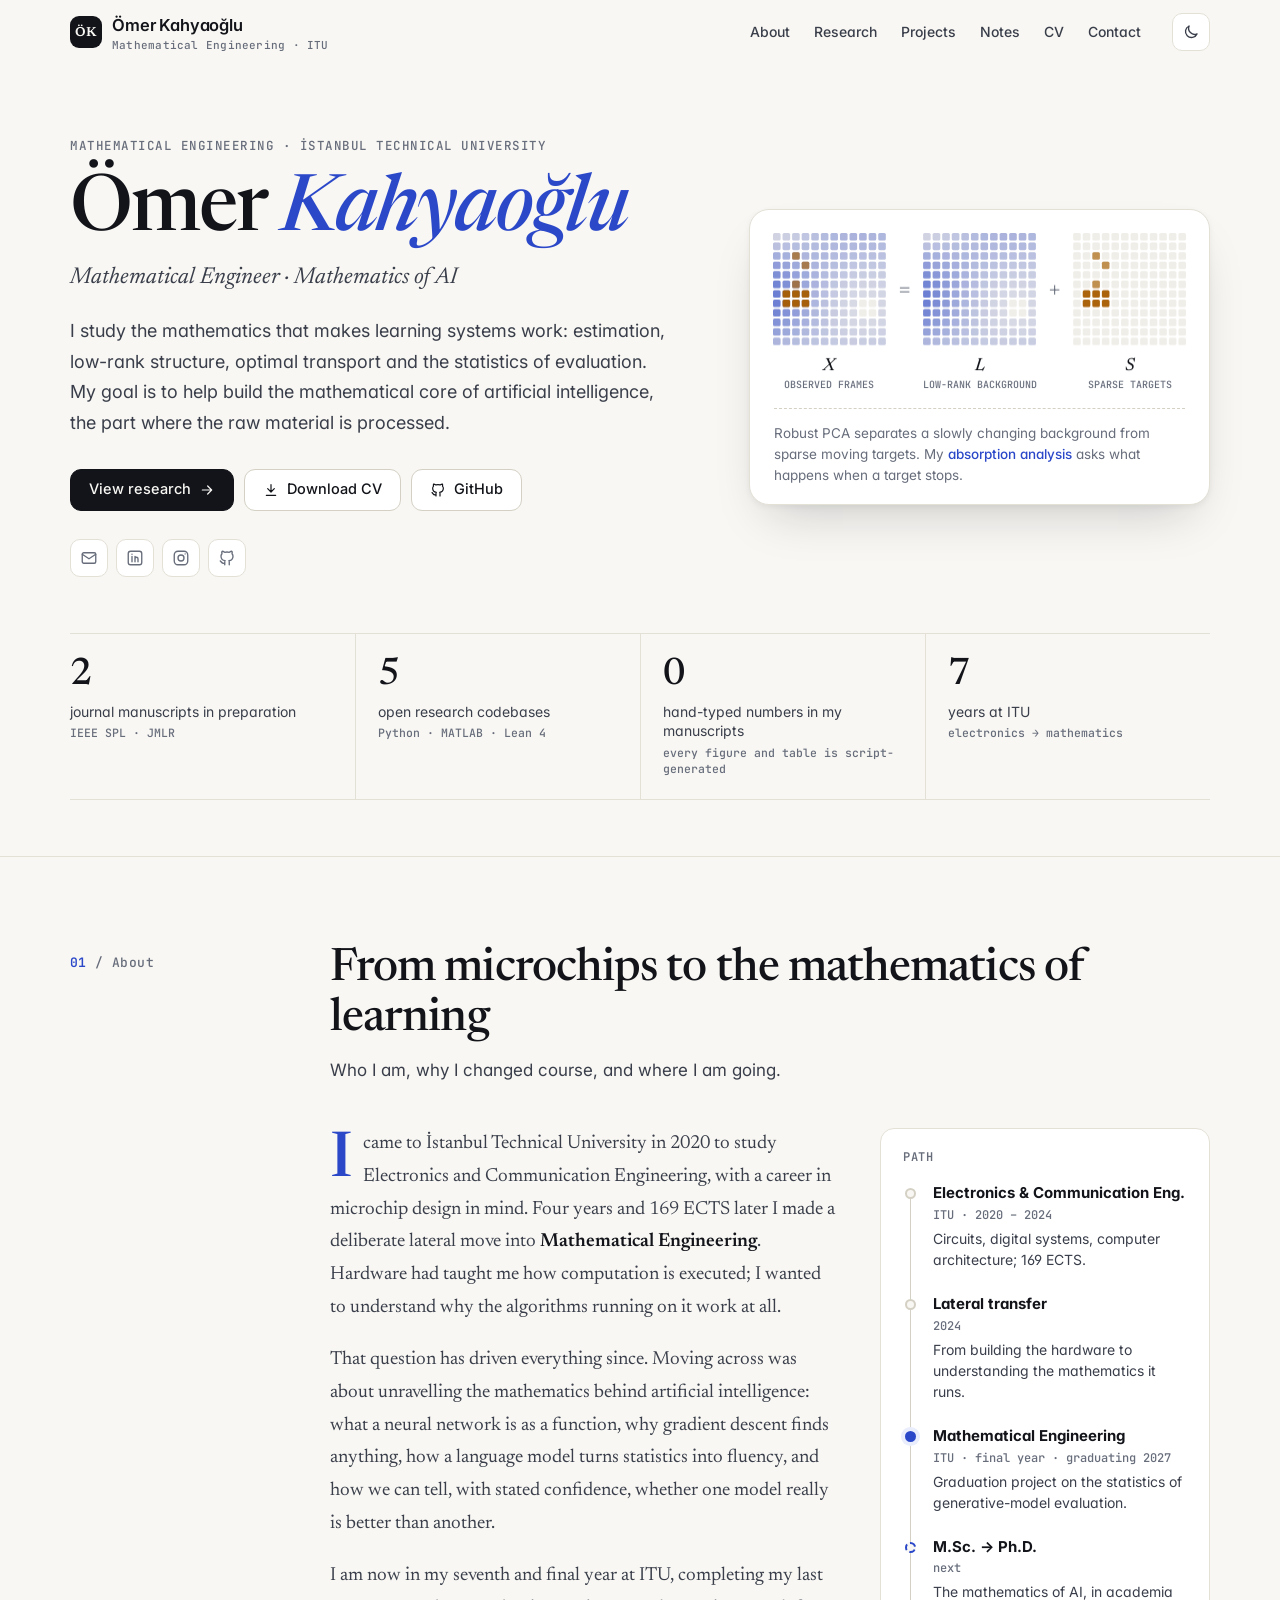
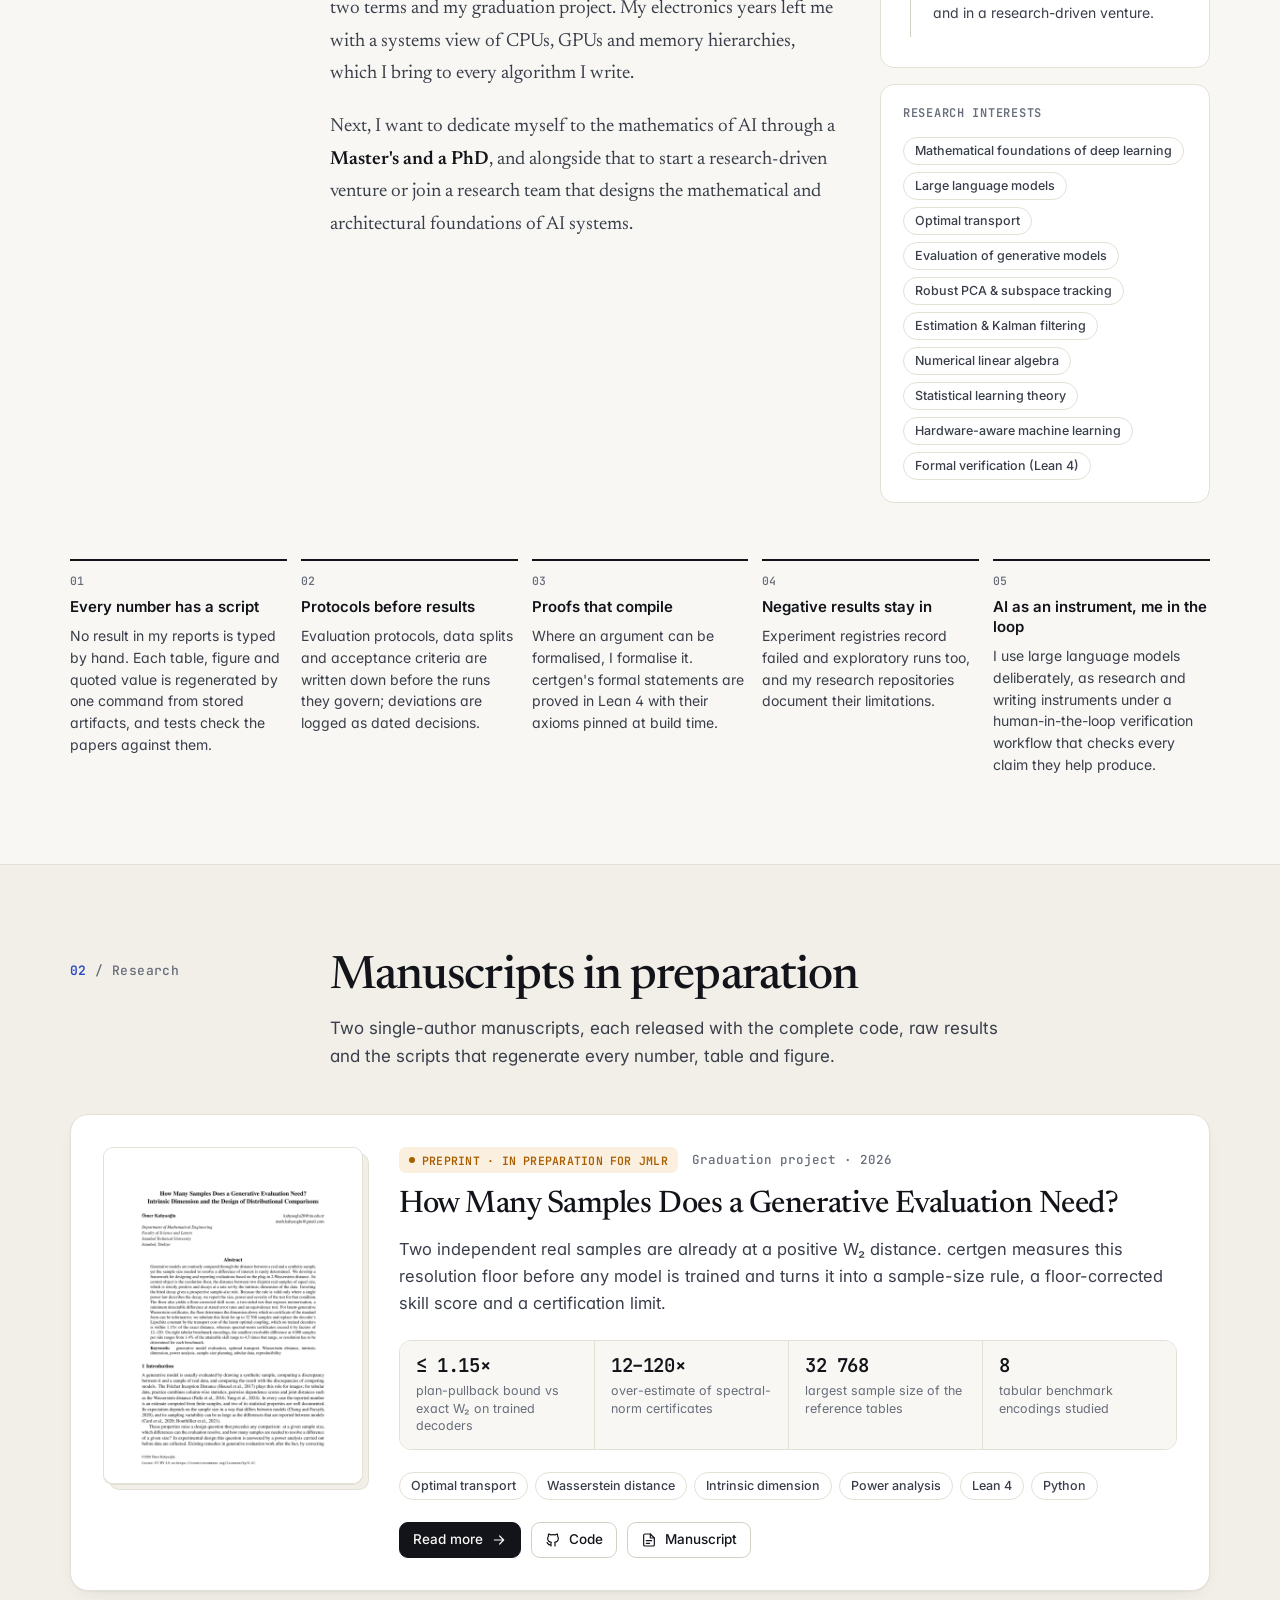
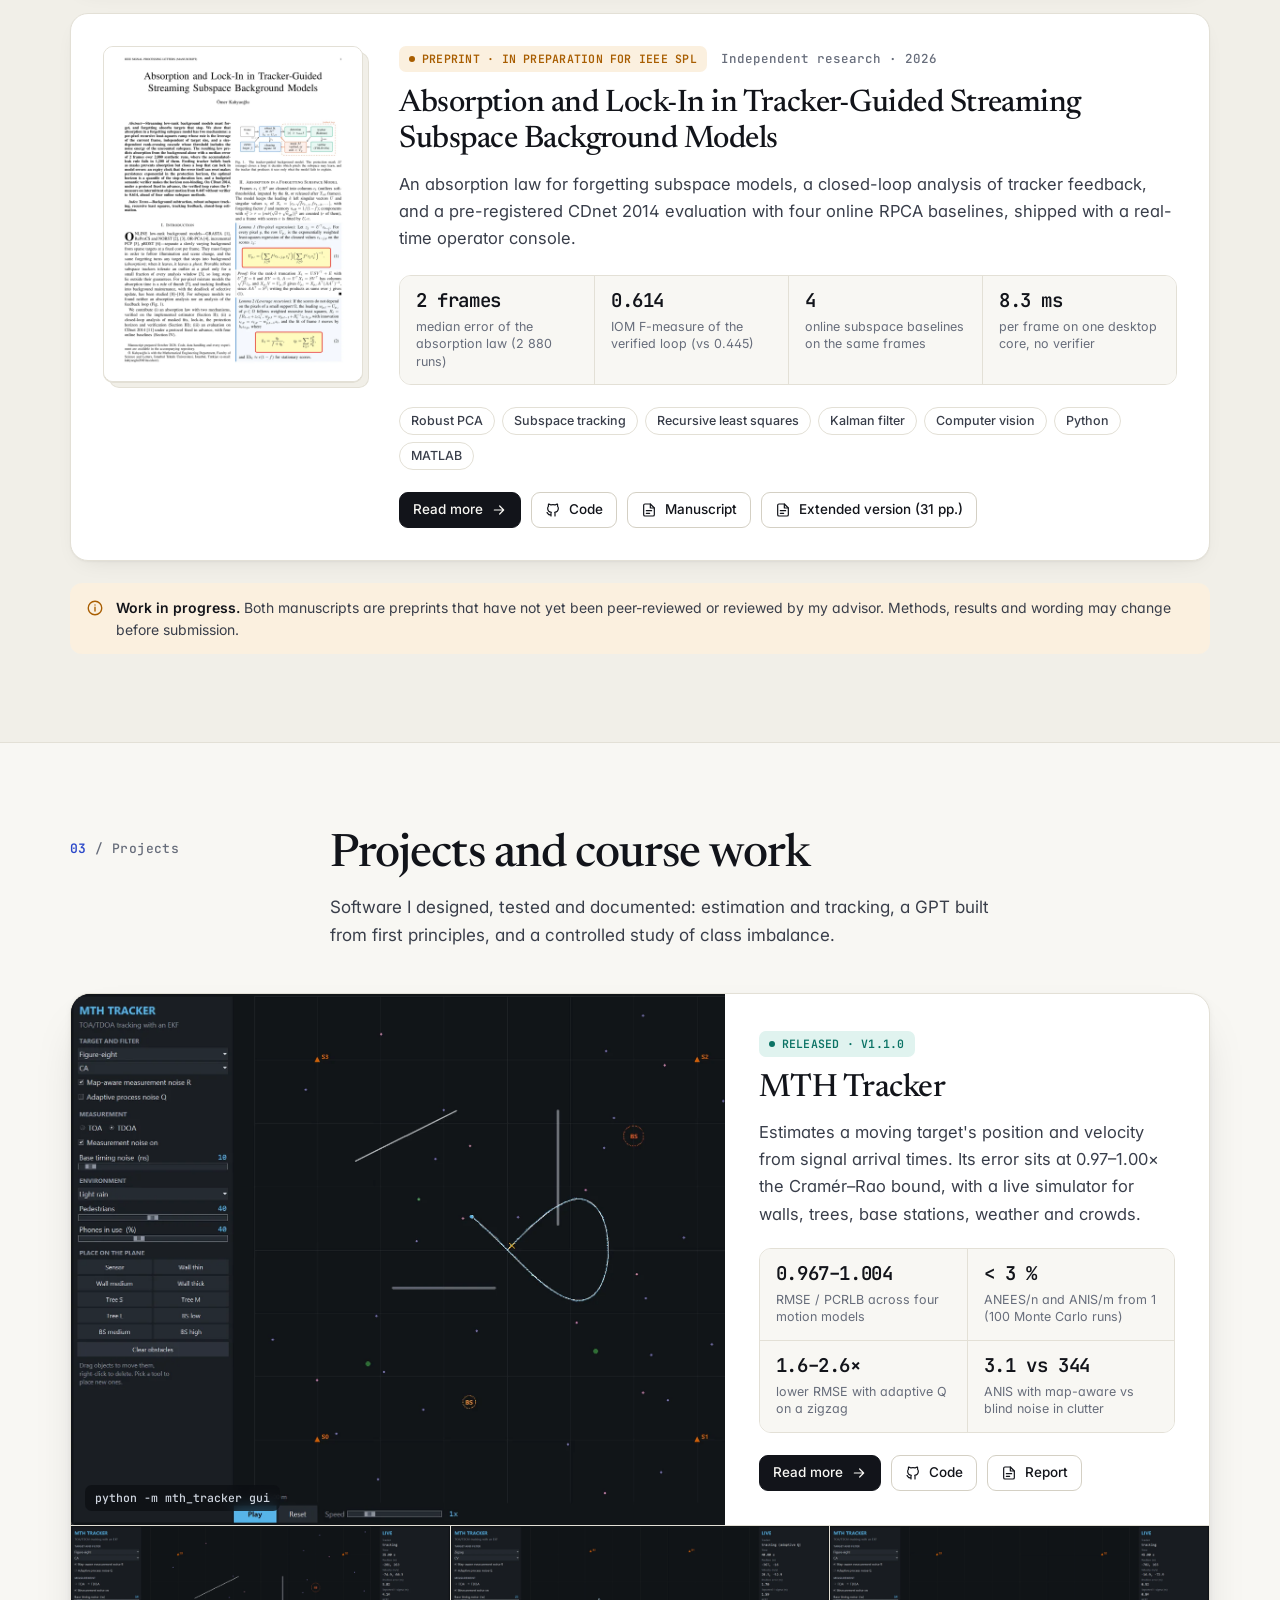
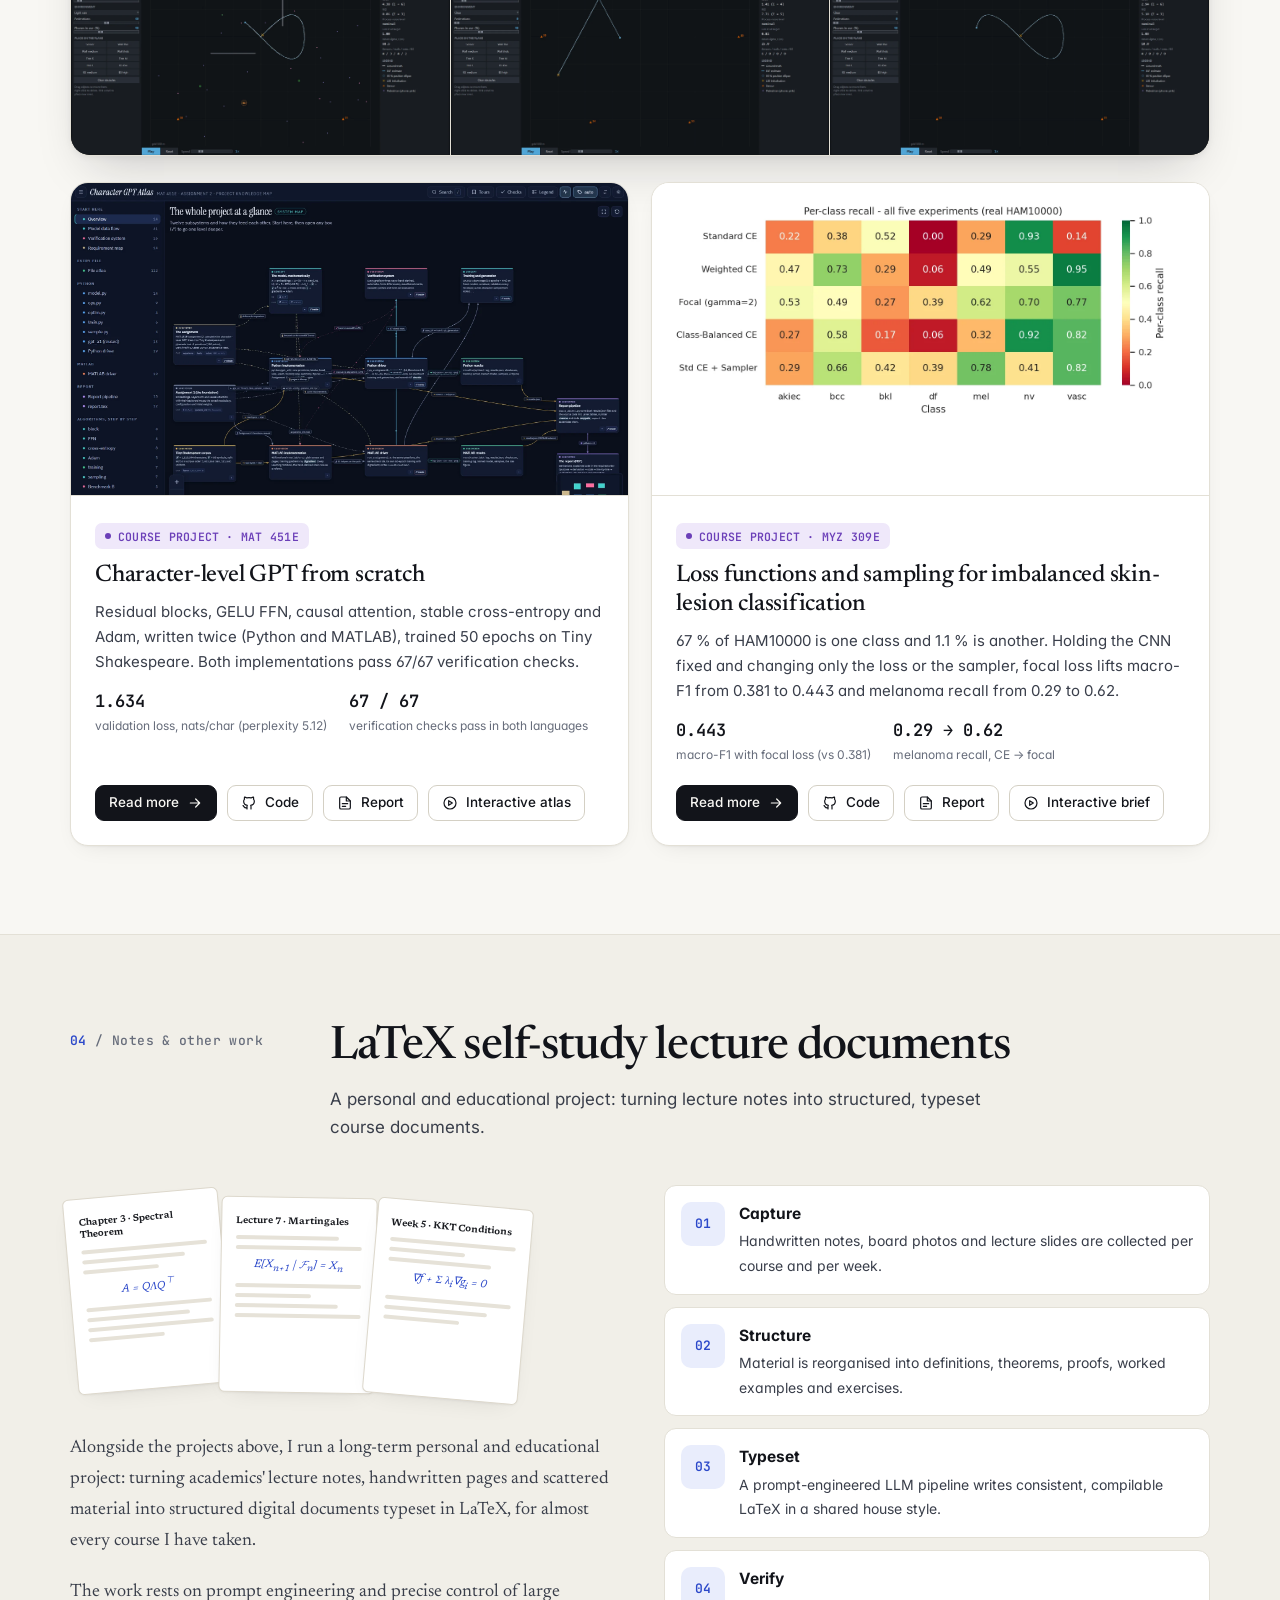
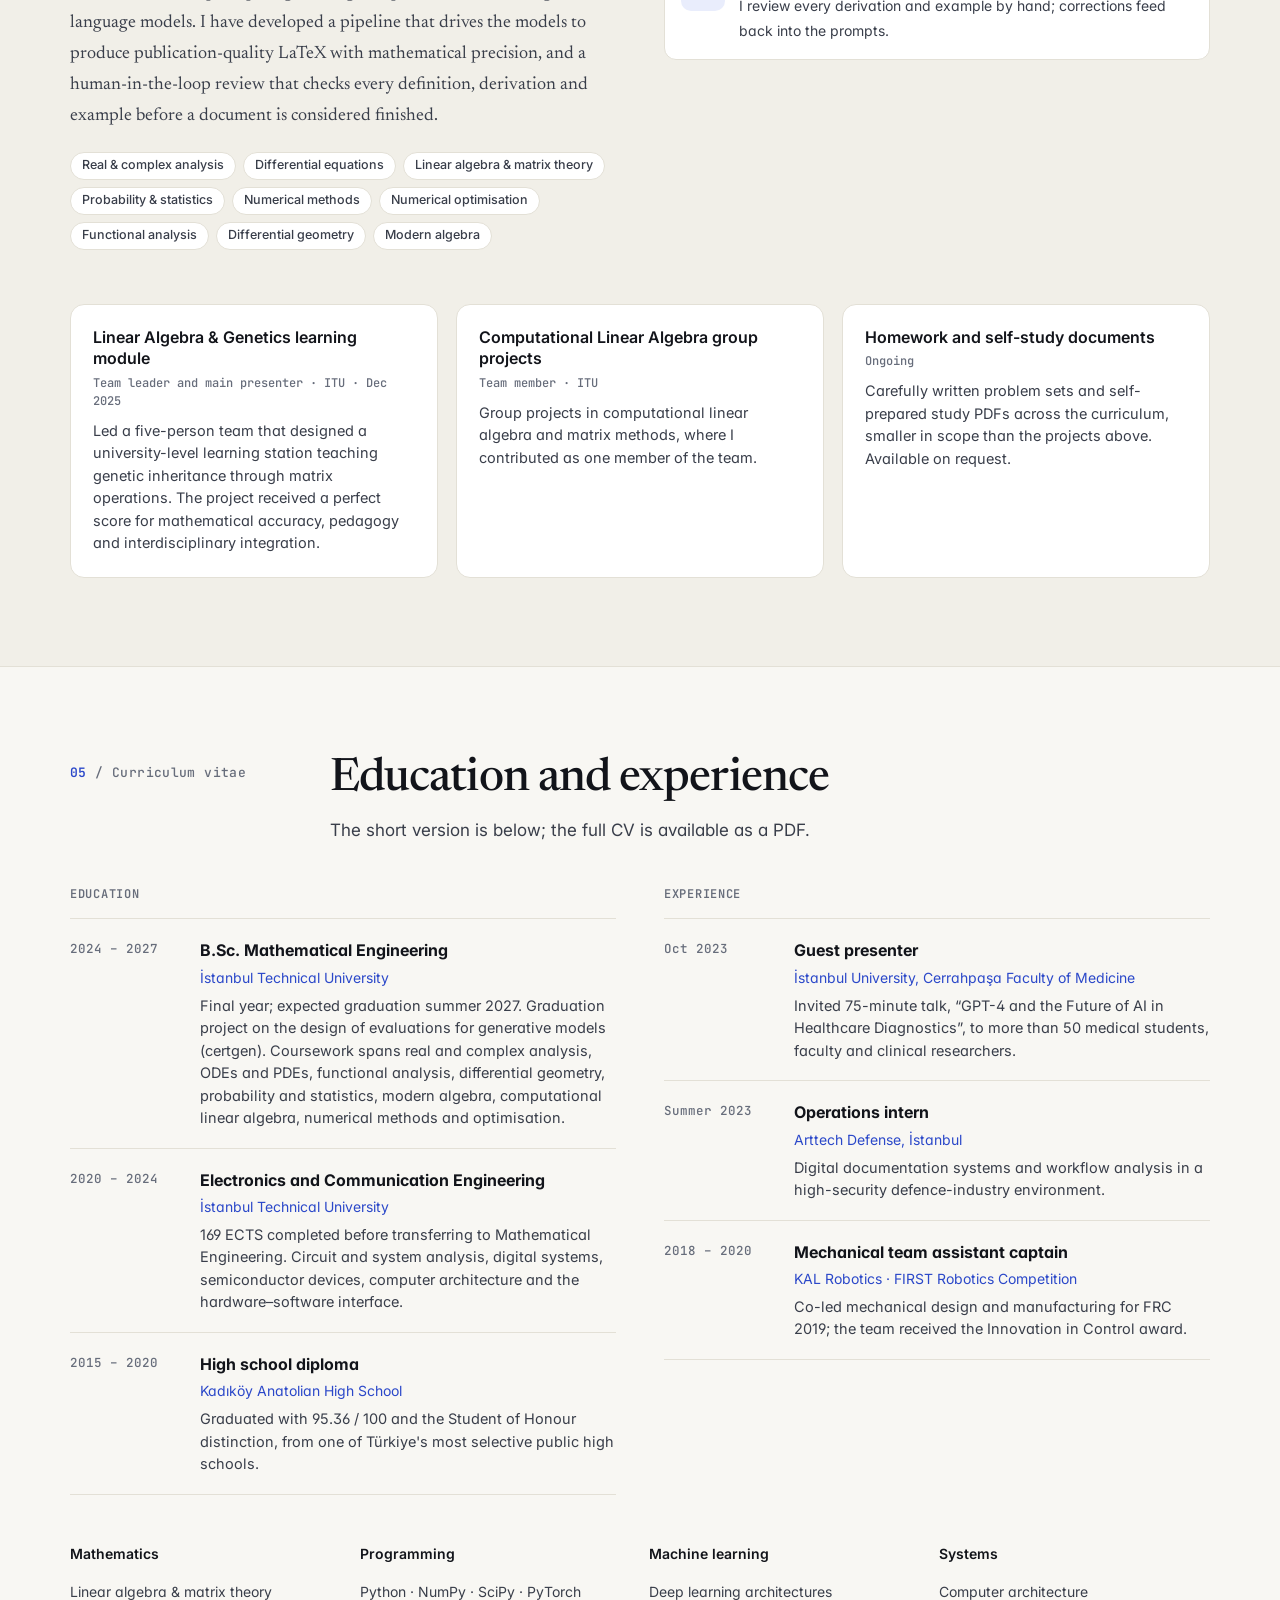
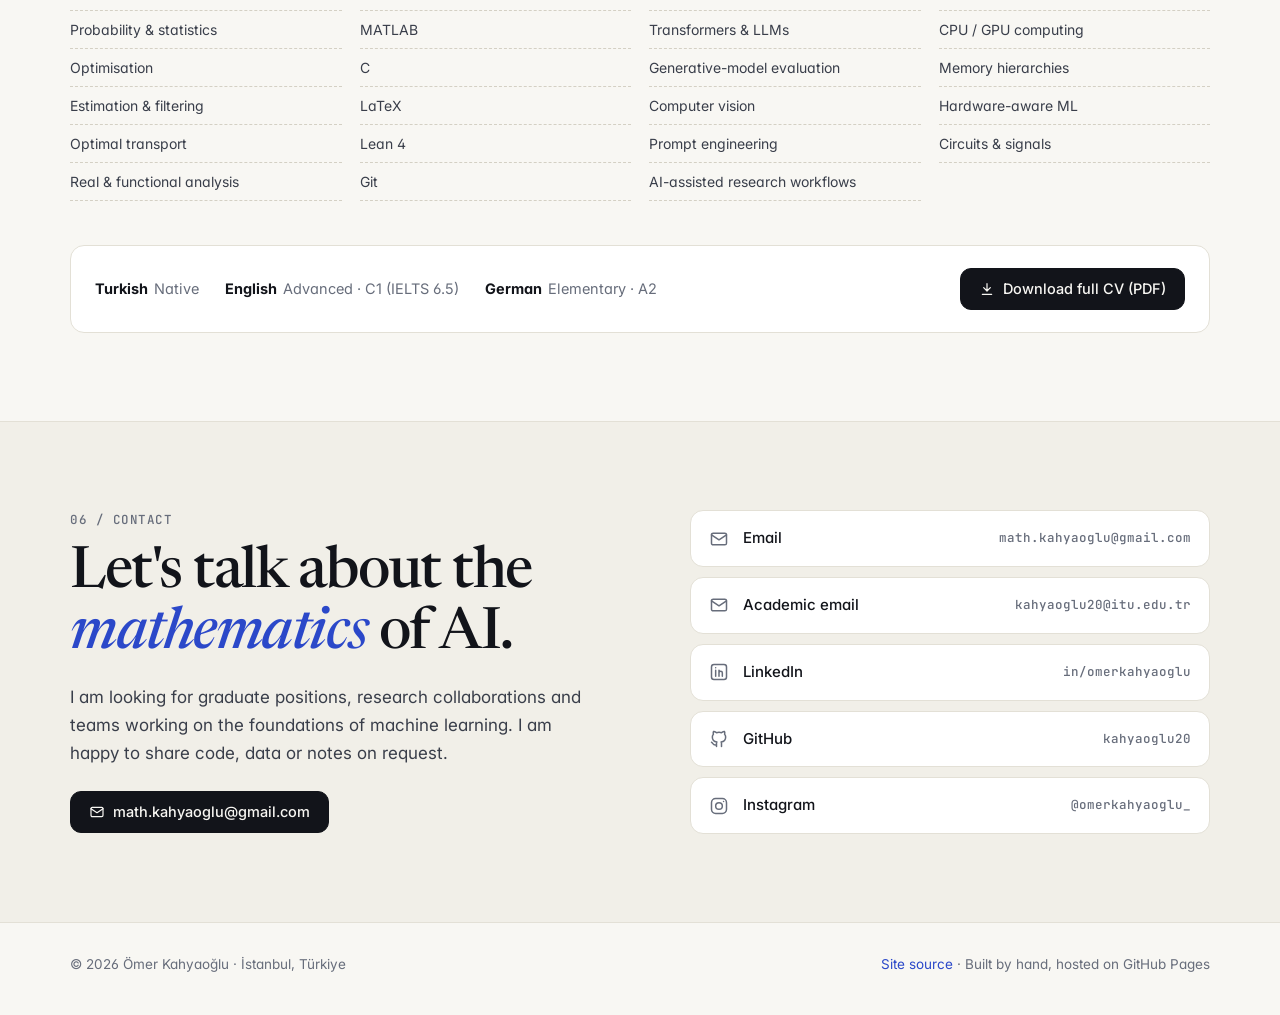
==== index.html @ 3ef3cc8e "Portfolio site: home, five project pages, generator and assets Co-Authored-By: Claude Opus 5.5 <nore" ====
<!doctype html>
<html lang="en" class="no-js">
<head>
<meta charset="utf-8">
<meta name="viewport" content="width=device-width, initial-scale=1">
<title>Ömer Kahyaoğlu — Mathematical Engineering · Mathematics of AI</title>
<meta name="description" content="Portfolio of Ömer Kahyaoğlu, final-year Mathematical Engineering student at İstanbul Technical University working on the mathematics of AI: research preprints, projects, notes and CV.">
<meta name="author" content="Ömer Kahyaoğlu">
<link rel="canonical" href="https://kahyaoglu20.github.io/">
<meta property="og:type" content="website">
<meta property="og:title" content="Ömer Kahyaoğlu — Mathematical Engineering · Mathematics of AI">
<meta property="og:description" content="Portfolio of Ömer Kahyaoğlu, final-year Mathematical Engineering student at İstanbul Technical University working on the mathematics of AI: research preprints, projects, notes and CV.">
<meta property="og:url" content="https://kahyaoglu20.github.io/">
<meta property="og:image" content="https://kahyaoglu20.github.io/assets/img/og.png">
<meta name="twitter:card" content="summary_large_image">
<meta name="theme-color" content="#f8f7f3" media="(prefers-color-scheme: light)">
<meta name="theme-color" content="#0c0e12" media="(prefers-color-scheme: dark)">
<link rel="icon" href="favicon.svg" type="image/svg+xml">
<link rel="preconnect" href="https://fonts.googleapis.com">
<link rel="preconnect" href="https://fonts.gstatic.com" crossorigin>
<link rel="stylesheet" href="https://fonts.googleapis.com/css2?family=Inter:wght@400;500;600&family=JetBrains+Mono:wght@500;600&family=Newsreader:ital,opsz,wght@0,6..72,400;0,6..72,500;0,6..72,600;1,6..72,400;1,6..72,500&display=swap">
<link rel="stylesheet" href="assets/css/site.css">
<script>try{var t=localStorage.getItem("theme");if(t==="light"||t==="dark")document.documentElement.dataset.theme=t}catch(e){}</script>
<script type="application/ld+json">{"@context": "https://schema.org", "@type": "Person", "name": "Ömer Kahyaoğlu", "jobTitle": "Mathematical Engineering student", "url": "https://kahyaoglu20.github.io", "email": "mailto:math.kahyaoglu@gmail.com", "affiliation": {"@type": "CollegeOrUniversity", "name": "İstanbul Technical University"}, "sameAs": ["https://github.com/kahyaoglu20", "https://www.linkedin.com/in/omerkahyaoglu/", "https://www.instagram.com/omerkahyaoglu_/"]}</script>
</head>
<body>
<a class="skip" href="#main">Skip to content</a>
<header class="nav">
  <div class="wrap">
    <a class="brand" href="./#top" aria-label="Home">
      <span class="mono-mark">ÖK</span>
      <span>Ömer Kahyaoğlu<small>Mathematical Engineering · ITU</small></span>
    </a>
    <ul class="nav-links" id="nav-links"><li><a href="#about">About</a></li><li><a href="#research">Research</a></li><li><a href="#projects">Projects</a></li><li><a href="#notes">Notes</a></li><li><a href="#cv">CV</a></li><li><a href="#contact">Contact</a></li></ul>
    <button class="icon-btn theme-btn" type="button" aria-label="Toggle dark mode"><svg class="moon" viewBox="0 0 24 24" fill="none" stroke="currentColor" stroke-width="1.8" stroke-linecap="round" stroke-linejoin="round" aria-hidden="true"><path d="M20 14.5A8 8 0 0 1 9.5 4 8 8 0 1 0 20 14.5z"/></svg><svg class="sun" viewBox="0 0 24 24" fill="none" stroke="currentColor" stroke-width="1.8" stroke-linecap="round" stroke-linejoin="round" aria-hidden="true"><circle cx="12" cy="12" r="4"/><path d="M12 2v2M12 20v2M4.9 4.9l1.4 1.4M17.7 17.7l1.4 1.4M2 12h2M20 12h2M4.9 19.1l1.4-1.4M17.7 6.3l1.4-1.4"/></svg></button>
    <button class="icon-btn menu-btn" type="button" aria-label="Menu" aria-controls="nav-links" aria-expanded="false"><svg viewBox="0 0 24 24" fill="none" stroke="currentColor" stroke-width="1.8" stroke-linecap="round" stroke-linejoin="round" aria-hidden="true"><path d="M4 7h16M4 12h16M4 17h16"/></svg></button>
  </div>
</header>

<main id="main">
  <section class="hero" id="top">
    <div class="wrap">
      <div class="hero-grid">
        <div>
          <div class="eyebrow">Mathematical Engineering · İstanbul Technical University</div>
          <h1>Ömer <span class="accent">Kahyaoğlu</span></h1>
          <p class="role">Mathematical Engineer · Mathematics of AI</p>
          <p class="lead">I study the mathematics that makes learning systems work: estimation, low-rank structure, optimal transport and the statistics of evaluation. My goal is to help build the mathematical core of artificial intelligence, the part where the raw material is processed.</p>
          <div class="btn-row">
            <a class="btn primary" href="#research">View research <svg viewBox="0 0 24 24" fill="none" stroke="currentColor" stroke-width="1.8" stroke-linecap="round" stroke-linejoin="round" aria-hidden="true"><path d="M5 12h14M13 6l6 6-6 6"/></svg></a>
            <a class="btn" href="assets/cv/Omer_Kahyaoglu_CV.pdf" download><svg viewBox="0 0 24 24" fill="none" stroke="currentColor" stroke-width="1.8" stroke-linecap="round" stroke-linejoin="round" aria-hidden="true"><path d="M12 4v11M7 10l5 5 5-5M5 20h14"/></svg> Download CV</a>
            <a class="btn" href="https://github.com/kahyaoglu20"><svg viewBox="0 0 24 24" fill="none" stroke="currentColor" stroke-width="1.8" stroke-linecap="round" stroke-linejoin="round" aria-hidden="true"><path d="M9 19c-4.3 1.4-4.3-2.5-6-3m12 5v-3.5c0-1 .1-1.4-.5-2 2.8-.3 5.5-1.4 5.5-6a4.6 4.6 0 0 0-1.3-3.2 4.2 4.2 0 0 0-.1-3.2s-1.1-.3-3.5 1.3a12.3 12.3 0 0 0-6.2 0C6.5 2.8 5.4 3.1 5.4 3.1a4.2 4.2 0 0 0-.1 3.2A4.6 4.6 0 0 0 4 9.5c0 4.6 2.7 5.7 5.5 6-.6.6-.6 1.2-.5 2V21"/></svg> GitHub</a>
          </div>
          <div class="socials">
            <a class="icon-btn" href="mailto:math.kahyaoglu@gmail.com" aria-label="Email"><svg viewBox="0 0 24 24" fill="none" stroke="currentColor" stroke-width="1.8" stroke-linecap="round" stroke-linejoin="round" aria-hidden="true"><rect x="3" y="5" width="18" height="14" rx="2"/><path d="m3 7 9 6 9-6"/></svg></a>
            <a class="icon-btn" href="https://www.linkedin.com/in/omerkahyaoglu/" aria-label="LinkedIn"><svg viewBox="0 0 24 24" fill="none" stroke="currentColor" stroke-width="1.8" stroke-linecap="round" stroke-linejoin="round" aria-hidden="true"><rect x="3" y="3" width="18" height="18" rx="3"/><path d="M8 10v7M8 7v.01M12 17v-4a2 2 0 0 1 4 0v4M12 10v7"/></svg></a>
            <a class="icon-btn" href="https://www.instagram.com/omerkahyaoglu_/" aria-label="Instagram"><svg viewBox="0 0 24 24" fill="none" stroke="currentColor" stroke-width="1.8" stroke-linecap="round" stroke-linejoin="round" aria-hidden="true"><rect x="3" y="3" width="18" height="18" rx="5"/><circle cx="12" cy="12" r="4"/><path d="M17.5 6.5v.01"/></svg></a>
            <a class="icon-btn" href="https://github.com/kahyaoglu20" aria-label="GitHub"><svg viewBox="0 0 24 24" fill="none" stroke="currentColor" stroke-width="1.8" stroke-linecap="round" stroke-linejoin="round" aria-hidden="true"><path d="M9 19c-4.3 1.4-4.3-2.5-6-3m12 5v-3.5c0-1 .1-1.4-.5-2 2.8-.3 5.5-1.4 5.5-6a4.6 4.6 0 0 0-1.3-3.2 4.2 4.2 0 0 0-.1-3.2s-1.1-.3-3.5 1.3a12.3 12.3 0 0 0-6.2 0C6.5 2.8 5.4 3.1 5.4 3.1a4.2 4.2 0 0 0-.1 3.2A4.6 4.6 0 0 0 4 9.5c0 4.6 2.7 5.7 5.5 6-.6.6-.6 1.2-.5 2V21"/></svg></a>
          </div>
        </div>
        <figure class="matrix-card" style="margin:0">
          <canvas id="lowrank" role="img" aria-label="Animated decomposition of a data matrix X into a low-rank background L and a sparse target matrix S"></canvas>
          <figcaption class="matrix-caption">Robust PCA separates a slowly changing background from sparse moving targets. My <a href="projects/abksvd-rpca/">absorption analysis</a> asks what happens when a target stops.</figcaption>
        </figure>
      </div>
      <div class="stats"><div class="stat"><b>2</b><span>journal manuscripts in preparation</span><small>IEEE SPL · JMLR</small></div><div class="stat"><b>5</b><span>open research codebases</span><small>Python · MATLAB · Lean 4</small></div><div class="stat"><b>0</b><span>hand-typed numbers in my manuscripts</span><small>every figure and table is script-generated</small></div><div class="stat"><b>7</b><span>years at ITU</span><small>electronics → mathematics</small></div></div>
    </div>
  </section>

  <section class="block" id="about">
    <div class="wrap">
      <div class="section-head">
        <div class="num"><b>01</b> / About</div>
        <div><h2>From microchips to the mathematics of learning</h2>
        <p>Who I am, why I changed course, and where I am going.</p></div>
      </div>
      <div class="about-grid">
        <div class="spacer"></div>
        <div class="story"><p>I came to İstanbul Technical University in 2020 to study Electronics and Communication Engineering, with a career in microchip design in mind. Four years and 169 ECTS later I made a deliberate lateral move into <strong>Mathematical Engineering</strong>. Hardware had taught me how computation is executed; I wanted to understand why the algorithms running on it work at all.</p><p>That question has driven everything since. Moving across was about unravelling the mathematics behind artificial intelligence: what a neural network is as a function, why gradient descent finds anything, how a language model turns statistics into fluency, and how we can tell, with stated confidence, whether one model really is better than another.</p><p>I am now in my seventh and final year at ITU, completing my last two terms and my graduation project. My electronics years left me with a systems view of CPUs, GPUs and memory hierarchies, which I bring to every algorithm I write.</p><p>Next, I want to dedicate myself to the mathematics of AI through a <strong>Master's and a PhD</strong>, and alongside that to start a research-driven venture or join a research team that designs the mathematical and architectural foundations of AI systems.</p></div>
        <aside>
          <div class="side-card"><h3>Path</h3><ol class="path">
      <li><b>Electronics &amp; Communication Eng.</b><span>ITU · 2020 – 2024</span><p>Circuits, digital systems, computer architecture; 169 ECTS.</p></li>
      <li><b>Lateral transfer</b><span>2024</span><p>From building the hardware to understanding the mathematics it runs.</p></li>
      <li class="now"><b>Mathematical Engineering</b><span>ITU · final year · graduating 2027</span><p>Graduation project on the statistics of generative-model evaluation.</p></li>
      <li class="next"><b>M.Sc. → Ph.D.</b><span>next</span><p>The mathematics of AI, in academia and in a research-driven venture.</p></li></ol></div>
          <div class="side-card"><h3>Research interests</h3><div class="chips"><span class="chip">Mathematical foundations of deep learning</span><span class="chip">Large language models</span><span class="chip">Optimal transport</span><span class="chip">Evaluation of generative models</span><span class="chip">Robust PCA &amp; subspace tracking</span><span class="chip">Estimation &amp; Kalman filtering</span><span class="chip">Numerical linear algebra</span><span class="chip">Statistical learning theory</span><span class="chip">Hardware-aware machine learning</span><span class="chip">Formal verification (Lean 4)</span></div></div>
        </aside>
      </div>
      <div class="principles"><div class="principle reveal"><span class="k">01</span><h4>Every number has a script</h4><p>No result in my reports is typed by hand. Each table, figure and quoted value is regenerated by one command from stored artifacts, and tests check the papers against them.</p></div><div class="principle reveal"><span class="k">02</span><h4>Protocols before results</h4><p>Evaluation protocols, data splits and acceptance criteria are written down before the runs they govern; deviations are logged as dated decisions.</p></div><div class="principle reveal"><span class="k">03</span><h4>Proofs that compile</h4><p>Where an argument can be formalised, I formalise it. certgen&#x27;s formal statements are proved in Lean 4 with their axioms pinned at build time.</p></div><div class="principle reveal"><span class="k">04</span><h4>Negative results stay in</h4><p>Experiment registries record failed and exploratory runs too, and my research repositories document their limitations.</p></div><div class="principle reveal"><span class="k">05</span><h4>AI as an instrument, me in the loop</h4><p>I use large language models deliberately, as research and writing instruments under a human-in-the-loop verification workflow that checks every claim they help produce.</p></div></div>
    </div>
  </section>

  <section class="block tint" id="research">
    <div class="wrap">
      <div class="section-head">
        <div class="num"><b>02</b> / Research</div>
        <div><h2>Manuscripts in preparation</h2>
        <p>Two single-author manuscripts, each released with the complete code, raw results and the scripts that regenerate every number, table and figure.</p></div>
      </div>
      
      <article class="paper reveal" id="certgen">
        <a class="thumb" href="projects/certgen/" aria-label="certgen: project page"><img src="assets/img/certgen/page1.webp" alt="First page of the manuscript" loading="lazy" width="1100" height="1424"></a>
        <div>
          <div class="meta"><span class="badge preprint">Preprint · in preparation for JMLR</span><span class="ctx">Graduation project · 2026</span></div>
          <h3><a href="projects/certgen/">How Many Samples Does a Generative Evaluation Need?</a></h3>
          <p class="sub">Two independent real samples are already at a positive W₂ distance. certgen measures this resolution floor before any model is trained and turns it into a sample-size rule, a floor-corrected skill score and a certification limit.</p>
          <div class="metrics"><div class="metric"><b>≤ 1.15×</b><span>plan-pullback bound vs exact W₂ on trained decoders</span></div><div class="metric"><b>12–120×</b><span>over-estimate of spectral-norm certificates</span></div><div class="metric"><b>32 768</b><span>largest sample size of the reference tables</span></div><div class="metric"><b>8</b><span>tabular benchmark encodings studied</span></div></div>
          <div class="chips"><span class="chip">Optimal transport</span><span class="chip">Wasserstein distance</span><span class="chip">Intrinsic dimension</span><span class="chip">Power analysis</span><span class="chip">Lean 4</span><span class="chip">Python</span></div>
          <div class="btn-row"><a class="btn primary sm" href="projects/certgen/">Read more <svg viewBox="0 0 24 24" fill="none" stroke="currentColor" stroke-width="1.8" stroke-linecap="round" stroke-linejoin="round" aria-hidden="true"><path d="M5 12h14M13 6l6 6-6 6"/></svg></a><a class="btn sm" href="https://github.com/kahyaoglu20/certgen"><svg viewBox="0 0 24 24" fill="none" stroke="currentColor" stroke-width="1.8" stroke-linecap="round" stroke-linejoin="round" aria-hidden="true"><path d="M9 19c-4.3 1.4-4.3-2.5-6-3m12 5v-3.5c0-1 .1-1.4-.5-2 2.8-.3 5.5-1.4 5.5-6a4.6 4.6 0 0 0-1.3-3.2 4.2 4.2 0 0 0-.1-3.2s-1.1-.3-3.5 1.3a12.3 12.3 0 0 0-6.2 0C6.5 2.8 5.4 3.1 5.4 3.1a4.2 4.2 0 0 0-.1 3.2A4.6 4.6 0 0 0 4 9.5c0 4.6 2.7 5.7 5.5 6-.6.6-.6 1.2-.5 2V21"/></svg> Code</a><a class="btn sm" href="assets/papers/kahyaoglu-certgen-preprint.pdf"><svg viewBox="0 0 24 24" fill="none" stroke="currentColor" stroke-width="1.8" stroke-linecap="round" stroke-linejoin="round" aria-hidden="true"><path d="M14 3H6a2 2 0 0 0-2 2v14a2 2 0 0 0 2 2h12a2 2 0 0 0 2-2V9z"/><path d="M14 3v6h6M8 13h8M8 17h5"/></svg> Manuscript</a></div>
        </div>
      </article>
      <article class="paper reveal" id="abksvd-rpca">
        <a class="thumb" href="projects/abksvd-rpca/" aria-label="ABKSVD-RPCA: project page"><img src="assets/img/abksvd-rpca/page1.webp" alt="First page of the manuscript" loading="lazy" width="1100" height="1424"></a>
        <div>
          <div class="meta"><span class="badge preprint">Preprint · in preparation for IEEE SPL</span><span class="ctx">Independent research · 2026</span></div>
          <h3><a href="projects/abksvd-rpca/">Absorption and Lock-In in Tracker-Guided Streaming Subspace Background Models</a></h3>
          <p class="sub">An absorption law for forgetting subspace models, a closed-loop analysis of tracker feedback, and a pre-registered CDnet 2014 evaluation with four online RPCA baselines, shipped with a real-time operator console.</p>
          <div class="metrics"><div class="metric"><b>2 frames</b><span>median error of the absorption law (2 880 runs)</span></div><div class="metric"><b>0.614</b><span>IOM F-measure of the verified loop (vs 0.445)</span></div><div class="metric"><b>4</b><span>online subspace baselines on the same frames</span></div><div class="metric"><b>8.3 ms</b><span>per frame on one desktop core, no verifier</span></div></div>
          <div class="chips"><span class="chip">Robust PCA</span><span class="chip">Subspace tracking</span><span class="chip">Recursive least squares</span><span class="chip">Kalman filter</span><span class="chip">Computer vision</span><span class="chip">Python</span><span class="chip">MATLAB</span></div>
          <div class="btn-row"><a class="btn primary sm" href="projects/abksvd-rpca/">Read more <svg viewBox="0 0 24 24" fill="none" stroke="currentColor" stroke-width="1.8" stroke-linecap="round" stroke-linejoin="round" aria-hidden="true"><path d="M5 12h14M13 6l6 6-6 6"/></svg></a><a class="btn sm" href="https://github.com/kahyaoglu20/abksvd-rpca"><svg viewBox="0 0 24 24" fill="none" stroke="currentColor" stroke-width="1.8" stroke-linecap="round" stroke-linejoin="round" aria-hidden="true"><path d="M9 19c-4.3 1.4-4.3-2.5-6-3m12 5v-3.5c0-1 .1-1.4-.5-2 2.8-.3 5.5-1.4 5.5-6a4.6 4.6 0 0 0-1.3-3.2 4.2 4.2 0 0 0-.1-3.2s-1.1-.3-3.5 1.3a12.3 12.3 0 0 0-6.2 0C6.5 2.8 5.4 3.1 5.4 3.1a4.2 4.2 0 0 0-.1 3.2A4.6 4.6 0 0 0 4 9.5c0 4.6 2.7 5.7 5.5 6-.6.6-.6 1.2-.5 2V21"/></svg> Code</a><a class="btn sm" href="assets/papers/kahyaoglu-abksvd-letter-preprint.pdf"><svg viewBox="0 0 24 24" fill="none" stroke="currentColor" stroke-width="1.8" stroke-linecap="round" stroke-linejoin="round" aria-hidden="true"><path d="M14 3H6a2 2 0 0 0-2 2v14a2 2 0 0 0 2 2h12a2 2 0 0 0 2-2V9z"/><path d="M14 3v6h6M8 13h8M8 17h5"/></svg> Manuscript</a><a class="btn sm" href="assets/papers/kahyaoglu-abksvd-extended-preprint.pdf"><svg viewBox="0 0 24 24" fill="none" stroke="currentColor" stroke-width="1.8" stroke-linecap="round" stroke-linejoin="round" aria-hidden="true"><path d="M14 3H6a2 2 0 0 0-2 2v14a2 2 0 0 0 2 2h12a2 2 0 0 0 2-2V9z"/><path d="M14 3v6h6M8 13h8M8 17h5"/></svg> Extended version (31 pp.)</a></div>
        </div>
      </article>
      <div class="notice reveal"><svg viewBox="0 0 24 24" fill="none" stroke="currentColor" stroke-width="1.8" stroke-linecap="round" stroke-linejoin="round" aria-hidden="true"><circle cx="12" cy="12" r="9"/><path d="M12 11v5M12 8v.01"/></svg><span><strong>Work in progress.</strong> Both manuscripts are preprints that have not yet been peer-reviewed or reviewed by my advisor. Methods, results and wording may change before submission.</span></div>
    </div>
  </section>

  <section class="block" id="projects">
    <div class="wrap">
      <div class="section-head">
        <div class="num"><b>03</b> / Projects</div>
        <div><h2>Projects and course work</h2>
        <p>Software I designed, tested and documented: estimation and tracking, a GPT built from first principles, and a controlled study of class imbalance.</p></div>
      </div>
      
      <article class="featured reveal" id="mth-tracker">
        <a class="shot" href="projects/mth-tracker/"><img src="assets/img/mth-tracker/gui_urban.webp" alt="MTH Tracker interactive simulator" loading="lazy" width="1800" height="1095"><span class="label">python -m mth_tracker gui</span></a>
        <div class="body">
          <div class="meta"><span class="badge released">Released · v1.1.0</span></div>
          <h3><a href="projects/mth-tracker/">MTH Tracker</a></h3>
          <p>Estimates a moving target&#x27;s position and velocity from signal arrival times. Its error sits at 0.97–1.00× the Cramér–Rao bound, with a live simulator for walls, trees, base stations, weather and crowds.</p>
          <div class="metrics"><div class="metric"><b>0.967–1.004</b><span>RMSE / PCRLB across four motion models</span></div><div class="metric"><b>&lt; 3 %</b><span>ANEES/n and ANIS/m from 1 (100 Monte Carlo runs)</span></div><div class="metric"><b>1.6–2.6×</b><span>lower RMSE with adaptive Q on a zigzag</span></div><div class="metric"><b>3.1 vs 344</b><span>ANIS with map-aware vs blind noise in clutter</span></div></div>
          <div class="btn-row"><a class="btn primary sm" href="projects/mth-tracker/">Read more <svg viewBox="0 0 24 24" fill="none" stroke="currentColor" stroke-width="1.8" stroke-linecap="round" stroke-linejoin="round" aria-hidden="true"><path d="M5 12h14M13 6l6 6-6 6"/></svg></a><a class="btn sm" href="https://github.com/kahyaoglu20/mth-tracker"><svg viewBox="0 0 24 24" fill="none" stroke="currentColor" stroke-width="1.8" stroke-linecap="round" stroke-linejoin="round" aria-hidden="true"><path d="M9 19c-4.3 1.4-4.3-2.5-6-3m12 5v-3.5c0-1 .1-1.4-.5-2 2.8-.3 5.5-1.4 5.5-6a4.6 4.6 0 0 0-1.3-3.2 4.2 4.2 0 0 0-.1-3.2s-1.1-.3-3.5 1.3a12.3 12.3 0 0 0-6.2 0C6.5 2.8 5.4 3.1 5.4 3.1a4.2 4.2 0 0 0-.1 3.2A4.6 4.6 0 0 0 4 9.5c0 4.6 2.7 5.7 5.5 6-.6.6-.6 1.2-.5 2V21"/></svg> Code</a><a class="btn sm" href="assets/papers/kahyaoglu-mth-tracker-report.pdf"><svg viewBox="0 0 24 24" fill="none" stroke="currentColor" stroke-width="1.8" stroke-linecap="round" stroke-linejoin="round" aria-hidden="true"><path d="M14 3H6a2 2 0 0 0-2 2v14a2 2 0 0 0 2 2h12a2 2 0 0 0 2-2V9z"/><path d="M14 3v6h6M8 13h8M8 17h5"/></svg> Report</a></div>
        </div>
        <div class="strip"><button type="button" data-zoom="assets/img/mth-tracker/gui_urban.webp" data-caption="Urban clutter: walls, trees, two base stations, 40 pedestrians and light rain. The map-aware filter stays consistent." aria-label="Enlarge: Urban clutter: walls, trees, two base stations, 40 pedestrians and light rain. The map-aware filter stays consistent."><img src="assets/img/mth-tracker/gui_urban.webp" alt="Urban clutter: walls, trees, two base stations, 40 pedestrians and light rain. The map-aware filter stays consistent." loading="lazy"></button><button type="button" data-zoom="assets/img/mth-tracker/gui_zigzag.webp" data-caption="A six-sensor ring tracking an abrupt zigzag with a CV model and NIS-gated adaptive process noise." aria-label="Enlarge: A six-sensor ring tracking an abrupt zigzag with a CV model and NIS-gated adaptive process noise."><img src="assets/img/mth-tracker/gui_zigzag.webp" alt="A six-sensor ring tracking an abrupt zigzag with a CV model and NIS-gated adaptive process noise." loading="lazy"></button><button type="button" data-zoom="assets/img/mth-tracker/gui_default.webp" data-caption="The default scene: figure-eight target, four sensors, live NEES, NIS and GDOP." aria-label="Enlarge: The default scene: figure-eight target, four sensors, live NEES, NIS and GDOP."><img src="assets/img/mth-tracker/gui_default.webp" alt="The default scene: figure-eight target, four sensors, live NEES, NIS and GDOP." loading="lazy"></button></div>
      </article>
      <div class="cards">
      <article class="card reveal" id="char-gpt">
        <a class="cover" href="projects/char-gpt/"><img src="assets/img/char-gpt/atlas.webp" alt="Character GPT" loading="lazy"></a>
        <div class="body">
          <div class="meta"><span class="badge course">Course project · MAT 451E</span></div>
          <h3><a href="projects/char-gpt/">Character-level GPT from scratch</a></h3>
          <p>Residual blocks, GELU FFN, causal attention, stable cross-entropy and Adam, written twice (Python and MATLAB), trained 50 epochs on Tiny Shakespeare. Both implementations pass 67/67 verification checks.</p>
          <div class="kpis"><div><b>1.634</b><span>validation loss, nats/char (perplexity 5.12)</span></div><div><b>67 / 67</b><span>verification checks pass in both languages</span></div></div>
          <div class="btn-row"><a class="btn primary sm" href="projects/char-gpt/">Read more <svg viewBox="0 0 24 24" fill="none" stroke="currentColor" stroke-width="1.8" stroke-linecap="round" stroke-linejoin="round" aria-hidden="true"><path d="M5 12h14M13 6l6 6-6 6"/></svg></a><a class="btn sm" href="https://github.com/kahyaoglu20/char-gpt-from-scratch"><svg viewBox="0 0 24 24" fill="none" stroke="currentColor" stroke-width="1.8" stroke-linecap="round" stroke-linejoin="round" aria-hidden="true"><path d="M9 19c-4.3 1.4-4.3-2.5-6-3m12 5v-3.5c0-1 .1-1.4-.5-2 2.8-.3 5.5-1.4 5.5-6a4.6 4.6 0 0 0-1.3-3.2 4.2 4.2 0 0 0-.1-3.2s-1.1-.3-3.5 1.3a12.3 12.3 0 0 0-6.2 0C6.5 2.8 5.4 3.1 5.4 3.1a4.2 4.2 0 0 0-.1 3.2A4.6 4.6 0 0 0 4 9.5c0 4.6 2.7 5.7 5.5 6-.6.6-.6 1.2-.5 2V21"/></svg> Code</a><a class="btn sm" href="assets/papers/kahyaoglu-char-gpt-report.pdf"><svg viewBox="0 0 24 24" fill="none" stroke="currentColor" stroke-width="1.8" stroke-linecap="round" stroke-linejoin="round" aria-hidden="true"><path d="M14 3H6a2 2 0 0 0-2 2v14a2 2 0 0 0 2 2h12a2 2 0 0 0 2-2V9z"/><path d="M14 3v6h6M8 13h8M8 17h5"/></svg> Report</a><a class="btn sm" href="projects/char-gpt/atlas.html"><svg viewBox="0 0 24 24" fill="none" stroke="currentColor" stroke-width="1.8" stroke-linecap="round" stroke-linejoin="round" aria-hidden="true"><circle cx="12" cy="12" r="9"/><path d="m10 8.5 5.5 3.5-5.5 3.5z"/></svg> Interactive atlas</a></div>
        </div>
      </article>
      <article class="card reveal" id="ham10000">
        <a class="cover contain" href="projects/ham10000/"><img src="assets/img/ham10000/per_class_recall_heatmap.webp" alt="HAM10000 imbalance study" loading="lazy"></a>
        <div class="body">
          <div class="meta"><span class="badge course">Course project · MYZ 309E</span></div>
          <h3><a href="projects/ham10000/">Loss functions and sampling for imbalanced skin-lesion classification</a></h3>
          <p>67 % of HAM10000 is one class and 1.1 % is another. Holding the CNN fixed and changing only the loss or the sampler, focal loss lifts macro-F1 from 0.381 to 0.443 and melanoma recall from 0.29 to 0.62.</p>
          <div class="kpis"><div><b>0.443</b><span>macro-F1 with focal loss (vs 0.381)</span></div><div><b>0.29 → 0.62</b><span>melanoma recall, CE → focal</span></div></div>
          <div class="btn-row"><a class="btn primary sm" href="projects/ham10000/">Read more <svg viewBox="0 0 24 24" fill="none" stroke="currentColor" stroke-width="1.8" stroke-linecap="round" stroke-linejoin="round" aria-hidden="true"><path d="M5 12h14M13 6l6 6-6 6"/></svg></a><a class="btn sm" href="https://github.com/kahyaoglu20/ham10000-imbalance-study"><svg viewBox="0 0 24 24" fill="none" stroke="currentColor" stroke-width="1.8" stroke-linecap="round" stroke-linejoin="round" aria-hidden="true"><path d="M9 19c-4.3 1.4-4.3-2.5-6-3m12 5v-3.5c0-1 .1-1.4-.5-2 2.8-.3 5.5-1.4 5.5-6a4.6 4.6 0 0 0-1.3-3.2 4.2 4.2 0 0 0-.1-3.2s-1.1-.3-3.5 1.3a12.3 12.3 0 0 0-6.2 0C6.5 2.8 5.4 3.1 5.4 3.1a4.2 4.2 0 0 0-.1 3.2A4.6 4.6 0 0 0 4 9.5c0 4.6 2.7 5.7 5.5 6-.6.6-.6 1.2-.5 2V21"/></svg> Code</a><a class="btn sm" href="assets/papers/kahyaoglu-ham10000-report.pdf"><svg viewBox="0 0 24 24" fill="none" stroke="currentColor" stroke-width="1.8" stroke-linecap="round" stroke-linejoin="round" aria-hidden="true"><path d="M14 3H6a2 2 0 0 0-2 2v14a2 2 0 0 0 2 2h12a2 2 0 0 0 2-2V9z"/><path d="M14 3v6h6M8 13h8M8 17h5"/></svg> Report</a><a class="btn sm" href="projects/ham10000/brief.html"><svg viewBox="0 0 24 24" fill="none" stroke="currentColor" stroke-width="1.8" stroke-linecap="round" stroke-linejoin="round" aria-hidden="true"><circle cx="12" cy="12" r="9"/><path d="m10 8.5 5.5 3.5-5.5 3.5z"/></svg> Interactive brief</a></div>
        </div>
      </article></div>
    </div>
  </section>

  <section class="block tint" id="notes">
    <div class="wrap">
      <div class="section-head">
        <div class="num"><b>04</b> / Notes &amp; other work</div>
        <div><h2>LaTeX self-study lecture documents</h2>
        <p>A personal and educational project: turning lecture notes into structured, typeset course documents.</p></div>
      </div>
      <div class="notes">
        <div>
          <div class="doc-stack" aria-hidden="true">
            <div class="doc"><h5>Chapter 3 · Spectral Theorem</h5><i></i><i class="m"></i><i class="s"></i><div class="eq">A = QΛQ<sup>⊤</sup></div><i></i><i class="m"></i><i></i><i class="s"></i></div>
            <div class="doc"><h5>Lecture 7 · Martingales</h5><i class="m"></i><i></i><div class="eq">E[X<sub>n+1</sub> | 𝓕<sub>n</sub>] = X<sub>n</sub></div><i></i><i class="s"></i><i class="m"></i><i></i></div>
            <div class="doc"><h5>Week 5 · KKT Conditions</h5><i></i><i class="s"></i><i class="m"></i><div class="eq">∇f + Σ λ<sub>i</sub>∇g<sub>i</sub> = 0</div><i></i><i class="m"></i><i class="s"></i></div>
          </div>
          <div class="story"><p>Alongside the projects above, I run a long-term personal and educational project: turning academics' lecture notes, handwritten pages and scattered material into structured digital documents typeset in LaTeX, for almost every course I have taken.</p><p>The work rests on prompt engineering and precise control of large language models. I have developed a pipeline that drives the models to produce publication-quality LaTeX with mathematical precision, and a human-in-the-loop review that checks every definition, derivation and example before a document is considered finished.</p></div>
          <div class="chips"><span class="chip">Real &amp; complex analysis</span><span class="chip">Differential equations</span><span class="chip">Linear algebra &amp; matrix theory</span><span class="chip">Probability &amp; statistics</span><span class="chip">Numerical methods</span><span class="chip">Numerical optimisation</span><span class="chip">Functional analysis</span><span class="chip">Differential geometry</span><span class="chip">Modern algebra</span></div>
        </div>
        <div class="steps"><div class="step"><div><b>Capture</b><span>Handwritten notes, board photos and lecture slides are collected per course and per week.</span></div></div><div class="step"><div><b>Structure</b><span>Material is reorganised into definitions, theorems, proofs, worked examples and exercises.</span></div></div><div class="step"><div><b>Typeset</b><span>A prompt-engineered LLM pipeline writes consistent, compilable LaTeX in a shared house style.</span></div></div><div class="step"><div><b>Verify</b><span>I review every derivation and example by hand; corrections feed back into the prompts.</span></div></div></div>
      </div>
      <div class="other"><article class="reveal"><h4>Linear Algebra &amp; Genetics learning module</h4><span class="when">Team leader and main presenter · ITU · Dec 2025</span><p>Led a five-person team that designed a university-level learning station teaching genetic inheritance through matrix operations. The project received a perfect score for mathematical accuracy, pedagogy and interdisciplinary integration.</p></article><article class="reveal"><h4>Computational Linear Algebra group projects</h4><span class="when">Team member · ITU</span><p>Group projects in computational linear algebra and matrix methods, where I contributed as one member of the team.</p></article><article class="reveal"><h4>Homework and self-study documents</h4><span class="when">Ongoing</span><p>Carefully written problem sets and self-prepared study PDFs across the curriculum, smaller in scope than the projects above. Available on request.</p></article></div>
    </div>
  </section>

  <section class="block" id="cv">
    <div class="wrap">
      <div class="section-head">
        <div class="num"><b>05</b> / Curriculum vitae</div>
        <div><h2>Education and experience</h2>
        <p>The short version is below; the full CV is available as a PDF.</p></div>
      </div>
      <div class="cv-grid">
        <div class="reveal"><h3>Education</h3><ul class="entries"><li class="entry"><time>2024 – 2027</time><div><b>B.Sc. Mathematical Engineering</b><em>İstanbul Technical University</em><p>Final year; expected graduation summer 2027. Graduation project on the design of evaluations for generative models (certgen). Coursework spans real and complex analysis, ODEs and PDEs, functional analysis, differential geometry, probability and statistics, modern algebra, computational linear algebra, numerical methods and optimisation.</p></div></li><li class="entry"><time>2020 – 2024</time><div><b>Electronics and Communication Engineering</b><em>İstanbul Technical University</em><p>169 ECTS completed before transferring to Mathematical Engineering. Circuit and system analysis, digital systems, semiconductor devices, computer architecture and the hardware–software interface.</p></div></li><li class="entry"><time>2015 – 2020</time><div><b>High school diploma</b><em>Kadıköy Anatolian High School</em><p>Graduated with 95.36 / 100 and the Student of Honour distinction, from one of Türkiye&#x27;s most selective public high schools.</p></div></li></ul></div>
        <div class="reveal"><h3>Experience</h3><ul class="entries"><li class="entry"><time>Oct 2023</time><div><b>Guest presenter</b><em>İstanbul University, Cerrahpaşa Faculty of Medicine</em><p>Invited 75-minute talk, “GPT-4 and the Future of AI in Healthcare Diagnostics”, to more than 50 medical students, faculty and clinical researchers.</p></div></li><li class="entry"><time>Summer 2023</time><div><b>Operations intern</b><em>Arttech Defense, İstanbul</em><p>Digital documentation systems and workflow analysis in a high-security defence-industry environment.</p></div></li><li class="entry"><time>2018 – 2020</time><div><b>Mechanical team assistant captain</b><em>KAL Robotics · FIRST Robotics Competition</em><p>Co-led mechanical design and manufacturing for FRC 2019; the team received the Innovation in Control award.</p></div></li></ul></div>
      </div>
      <div class="skills reveal"><div><h4>Mathematics</h4><ul><li>Linear algebra &amp; matrix theory</li><li>Probability &amp; statistics</li><li>Optimisation</li><li>Estimation &amp; filtering</li><li>Optimal transport</li><li>Real &amp; functional analysis</li></ul></div><div><h4>Programming</h4><ul><li>Python · NumPy · SciPy · PyTorch</li><li>MATLAB</li><li>C</li><li>LaTeX</li><li>Lean 4</li><li>Git</li></ul></div><div><h4>Machine learning</h4><ul><li>Deep learning architectures</li><li>Transformers &amp; LLMs</li><li>Generative-model evaluation</li><li>Computer vision</li><li>Prompt engineering</li><li>AI-assisted research workflows</li></ul></div><div><h4>Systems</h4><ul><li>Computer architecture</li><li>CPU / GPU computing</li><li>Memory hierarchies</li><li>Hardware-aware ML</li><li>Circuits &amp; signals</li></ul></div></div>
      <div class="cv-foot reveal">
        <div class="langs"><div><b>Turkish</b><span>Native</span></div><div><b>English</b><span>Advanced · C1 (IELTS 6.5)</span></div><div><b>German</b><span>Elementary · A2</span></div></div>
        <a class="btn primary" href="assets/cv/Omer_Kahyaoglu_CV.pdf" download><svg viewBox="0 0 24 24" fill="none" stroke="currentColor" stroke-width="1.8" stroke-linecap="round" stroke-linejoin="round" aria-hidden="true"><path d="M12 4v11M7 10l5 5 5-5M5 20h14"/></svg> Download full CV (PDF)</a>
      </div>
    </div>
  </section>

  <section class="block tint" id="contact">
    <div class="wrap contact">
      <div>
        <div class="eyebrow">06 / Contact</div>
        <h2 style="margin-top:14px">Let's talk about the <em>mathematics</em> of AI.</h2>
        <p>I am looking for graduate positions, research collaborations and teams working on the foundations of machine learning. I am happy to share code, data or notes on request.</p>
        <a class="btn primary" href="mailto:math.kahyaoglu@gmail.com"><svg viewBox="0 0 24 24" fill="none" stroke="currentColor" stroke-width="1.8" stroke-linecap="round" stroke-linejoin="round" aria-hidden="true"><rect x="3" y="5" width="18" height="14" rx="2"/><path d="m3 7 9 6 9-6"/></svg> math.kahyaoglu@gmail.com</a>
      </div>
      <div class="links">
        <a class="link-row" href="mailto:math.kahyaoglu@gmail.com"><svg viewBox="0 0 24 24" fill="none" stroke="currentColor" stroke-width="1.8" stroke-linecap="round" stroke-linejoin="round" aria-hidden="true"><rect x="3" y="5" width="18" height="14" rx="2"/><path d="m3 7 9 6 9-6"/></svg><b>Email</b><span>math.kahyaoglu@gmail.com</span></a>
        <a class="link-row" href="mailto:kahyaoglu20@itu.edu.tr"><svg viewBox="0 0 24 24" fill="none" stroke="currentColor" stroke-width="1.8" stroke-linecap="round" stroke-linejoin="round" aria-hidden="true"><rect x="3" y="5" width="18" height="14" rx="2"/><path d="m3 7 9 6 9-6"/></svg><b>Academic email</b><span>kahyaoglu20@itu.edu.tr</span></a>
        <a class="link-row" href="https://www.linkedin.com/in/omerkahyaoglu/"><svg viewBox="0 0 24 24" fill="none" stroke="currentColor" stroke-width="1.8" stroke-linecap="round" stroke-linejoin="round" aria-hidden="true"><rect x="3" y="3" width="18" height="18" rx="3"/><path d="M8 10v7M8 7v.01M12 17v-4a2 2 0 0 1 4 0v4M12 10v7"/></svg><b>LinkedIn</b><span>in/omerkahyaoglu</span></a>
        <a class="link-row" href="https://github.com/kahyaoglu20"><svg viewBox="0 0 24 24" fill="none" stroke="currentColor" stroke-width="1.8" stroke-linecap="round" stroke-linejoin="round" aria-hidden="true"><path d="M9 19c-4.3 1.4-4.3-2.5-6-3m12 5v-3.5c0-1 .1-1.4-.5-2 2.8-.3 5.5-1.4 5.5-6a4.6 4.6 0 0 0-1.3-3.2 4.2 4.2 0 0 0-.1-3.2s-1.1-.3-3.5 1.3a12.3 12.3 0 0 0-6.2 0C6.5 2.8 5.4 3.1 5.4 3.1a4.2 4.2 0 0 0-.1 3.2A4.6 4.6 0 0 0 4 9.5c0 4.6 2.7 5.7 5.5 6-.6.6-.6 1.2-.5 2V21"/></svg><b>GitHub</b><span>kahyaoglu20</span></a>
        <a class="link-row" href="https://www.instagram.com/omerkahyaoglu_/"><svg viewBox="0 0 24 24" fill="none" stroke="currentColor" stroke-width="1.8" stroke-linecap="round" stroke-linejoin="round" aria-hidden="true"><rect x="3" y="3" width="18" height="18" rx="5"/><circle cx="12" cy="12" r="4"/><path d="M17.5 6.5v.01"/></svg><b>Instagram</b><span>@omerkahyaoglu_</span></a>
      </div>
    </div>
  </section>
</main>
<footer class="site">
  <div class="wrap">
    <span>© 2026 Ömer Kahyaoğlu · İstanbul, Türkiye</span>
    <span><a href="https://github.com/kahyaoglu20/kahyaoglu20.github.io">Site source</a> · Built by hand, hosted on GitHub Pages</span>
  </div>
</footer>
<script src="assets/js/site.js" defer></script>
</body>
</html>
---- assets/css/site.css ----
/* Ömer Kahyaoğlu — portfolio. One stylesheet, light and dark. */

:root {
  --bg: #f8f7f3;
  --bg-2: #f1efe8;
  --surface: #ffffff;
  --ink: #12141a;
  --ink-2: #393e4a;
  --muted: #676d7b;
  --line: #e3e0d6;
  --line-2: #d4d0c4;
  --accent: #2b48c9;
  --accent-ink: #1d3299;
  --accent-soft: #e9edfc;
  --amber: #a85d00;
  --amber-soft: #fbf0df;
  --teal: #0b7365;
  --teal-soft: #e0f3ef;
  --violet: #6b3fb8;
  --violet-soft: #efe8fa;
  --figure-bg: #ffffff;
  --shadow: 0 1px 2px rgba(18, 20, 26, .04), 0 8px 24px -12px rgba(18, 20, 26, .12);
  --shadow-lg: 0 2px 6px rgba(18, 20, 26, .05), 0 24px 48px -20px rgba(18, 20, 26, .22);
  --radius: 14px;
  --radius-sm: 9px;
  --serif: "Newsreader", "Iowan Old Style", Georgia, serif;
  --sans: "Inter", system-ui, -apple-system, "Segoe UI", sans-serif;
  --mono: "JetBrains Mono", ui-monospace, "SFMono-Regular", Consolas, monospace;
  --max: 1140px;
  color-scheme: light;
}

@media (prefers-color-scheme: dark) {
  :root:not([data-theme="light"]) {
    --bg: #0c0e12;
    --bg-2: #111419;
    --surface: #14171d;
    --ink: #eceef3;
    --ink-2: #c4c9d4;
    --muted: #8d94a4;
    --line: #232833;
    --line-2: #2e3441;
    --accent: #8da3ff;
    --accent-ink: #b4c2ff;
    --accent-soft: rgba(141, 163, 255, .12);
    --amber: #f2b45c;
    --amber-soft: rgba(242, 180, 92, .12);
    --teal: #5fd4c0;
    --teal-soft: rgba(95, 212, 192, .11);
    --violet: #b99af5;
    --violet-soft: rgba(185, 154, 245, .12);
    --figure-bg: #f4f3ef;
    --shadow: 0 1px 2px rgba(0, 0, 0, .3), 0 8px 24px -12px rgba(0, 0, 0, .6);
    --shadow-lg: 0 2px 6px rgba(0, 0, 0, .35), 0 24px 48px -20px rgba(0, 0, 0, .7);
    color-scheme: dark;
  }
}

:root[data-theme="dark"] {
  --bg: #0c0e12;
  --bg-2: #111419;
  --surface: #14171d;
  --ink: #eceef3;
  --ink-2: #c4c9d4;
  --muted: #8d94a4;
  --line: #232833;
  --line-2: #2e3441;
  --accent: #8da3ff;
  --accent-ink: #b4c2ff;
  --accent-soft: rgba(141, 163, 255, .12);
  --amber: #f2b45c;
  --amber-soft: rgba(242, 180, 92, .12);
  --teal: #5fd4c0;
  --teal-soft: rgba(95, 212, 192, .11);
  --violet: #b99af5;
  --violet-soft: rgba(185, 154, 245, .12);
  --figure-bg: #f4f3ef;
  --shadow: 0 1px 2px rgba(0, 0, 0, .3), 0 8px 24px -12px rgba(0, 0, 0, .6);
  --shadow-lg: 0 2px 6px rgba(0, 0, 0, .35), 0 24px 48px -20px rgba(0, 0, 0, .7);
  color-scheme: dark;
}

*, *::before, *::after { box-sizing: border-box; }
html { scroll-behavior: smooth; scroll-padding-top: 84px; -webkit-text-size-adjust: 100%; }
@media (prefers-reduced-motion: reduce) { html { scroll-behavior: auto; } }
body {
  margin: 0;
  background: var(--bg);
  color: var(--ink);
  font: 400 16.5px/1.65 var(--sans);
  font-feature-settings: "cv11", "ss01";
  -webkit-font-smoothing: antialiased;
  text-rendering: optimizeLegibility;
  overflow-x: hidden;
}
img { max-width: 100%; display: block; }
a { color: var(--accent); text-decoration: none; text-underline-offset: 3px; }
a:hover { text-decoration: underline; }
strong { font-weight: 600; color: var(--ink); }
code, kbd { font: 500 .86em/1.4 var(--mono); background: var(--bg-2); border: 1px solid var(--line); border-radius: 5px; padding: .08em .35em; }
::selection { background: var(--accent); color: #fff; }
:focus-visible { outline: 2px solid var(--accent); outline-offset: 3px; border-radius: 4px; }

.wrap { width: min(var(--max), 100% - 32px); margin-inline: auto; }
.skip { position: absolute; left: -999px; top: 8px; background: var(--ink); color: var(--bg); padding: 8px 14px; border-radius: 8px; z-index: 100; }
.skip:focus { left: 16px; }

/* ---------- navigation ---------- */
.nav {
  position: sticky; top: 0; z-index: 50;
  background: color-mix(in srgb, var(--bg) 82%, transparent);
  backdrop-filter: saturate(1.4) blur(14px);
  -webkit-backdrop-filter: saturate(1.4) blur(14px);
  border-bottom: 1px solid transparent;
  transition: border-color .2s;
}
.nav.scrolled { border-bottom-color: var(--line); }
.nav .wrap { display: flex; align-items: center; gap: 20px; height: 64px; }
.brand { display: flex; align-items: center; gap: 10px; color: var(--ink); font-weight: 600; letter-spacing: -.01em; }
.brand:hover { text-decoration: none; }
.brand .mono-mark {
  width: 32px; height: 32px; border-radius: 9px; display: grid; place-items: center;
  background: var(--ink); color: var(--bg); font: 600 13px/1 var(--serif); letter-spacing: .02em;
}
.brand small { display: block; font: 500 11px/1.2 var(--mono); color: var(--muted); letter-spacing: .02em; }
.nav-links { display: flex; gap: 2px; margin-left: auto; list-style: none; padding: 0; margin-block: 0; }
.nav-links a {
  display: block; padding: 7px 11px; border-radius: 8px; color: var(--ink-2);
  font-size: 14px; font-weight: 500;
}
.nav-links a:hover { background: var(--bg-2); color: var(--ink); text-decoration: none; }
.nav-links a.active { color: var(--ink); background: var(--bg-2); }
.icon-btn {
  width: 38px; height: 38px; border-radius: 10px; display: inline-grid; place-items: center;
  border: 1px solid var(--line); background: var(--surface); color: var(--ink-2); cursor: pointer;
  transition: border-color .15s, color .15s;
}
.icon-btn:hover { border-color: var(--line-2); color: var(--ink); }
.icon-btn svg { width: 18px; height: 18px; }
.menu-btn { display: none; }
.theme-btn .sun { display: none; }
:root[data-theme="dark"] .theme-btn .sun { display: block; }
:root[data-theme="dark"] .theme-btn .moon { display: none; }
@media (prefers-color-scheme: dark) {
  :root:not([data-theme="light"]) .theme-btn .sun { display: block; }
  :root:not([data-theme="light"]) .theme-btn .moon { display: none; }
}

@media (max-width: 900px) {
  .menu-btn { display: inline-grid; }
  .nav .wrap { gap: 10px; }
  .nav-links {
    position: fixed; inset: 64px 0 auto 0; flex-direction: column; gap: 0;
    background: var(--bg); border-bottom: 1px solid var(--line); padding: 8px 16px 16px;
    transform: translateY(-8px); opacity: 0; pointer-events: none; transition: .18s ease;
  }
  .nav-links.open { transform: none; opacity: 1; pointer-events: auto; }
  .nav-links a { padding: 12px 8px; font-size: 16px; border-bottom: 1px solid var(--line); border-radius: 0; }
  .theme-btn { margin-left: auto; }
}

/* ---------- buttons, chips, badges ---------- */
.btn {
  display: inline-flex; align-items: center; gap: 8px; height: 42px; padding: 0 18px;
  border-radius: 11px; font: 500 14.5px/1 var(--sans); border: 1px solid var(--line-2);
  background: var(--surface); color: var(--ink); cursor: pointer; white-space: nowrap;
  transition: transform .12s, border-color .15s, background .15s, box-shadow .15s;
}
.btn:hover { text-decoration: none; border-color: var(--ink-2); box-shadow: var(--shadow); }
.btn:active { transform: translateY(1px); }
.btn svg { width: 16px; height: 16px; flex: none; }
.btn.primary { background: var(--ink); color: var(--bg); border-color: var(--ink); }
.btn.primary:hover { background: var(--ink-2); border-color: var(--ink-2); }
.btn.sm { height: 36px; padding: 0 13px; font-size: 13.5px; border-radius: 9px; }
.btn-row { display: flex; flex-wrap: wrap; gap: 10px; }

.chip {
  display: inline-flex; align-items: center; height: 28px; padding: 0 11px; border-radius: 999px;
  border: 1px solid var(--line); background: var(--surface); color: var(--ink-2);
  font: 500 12.5px/1 var(--sans); white-space: nowrap;
}
.chips { display: flex; flex-wrap: wrap; gap: 7px; }

.badge {
  display: inline-flex; align-items: center; gap: 7px; height: 26px; padding: 0 10px; border-radius: 7px;
  font: 600 11.5px/1 var(--mono); letter-spacing: .02em; text-transform: uppercase; white-space: nowrap;
}
.badge::before { content: ""; width: 6px; height: 6px; border-radius: 50%; background: currentColor; }
.badge.preprint { color: var(--amber); background: var(--amber-soft); }
.badge.released { color: var(--teal); background: var(--teal-soft); }
.badge.course { color: var(--violet); background: var(--violet-soft); }

/* ---------- hero ---------- */
.hero { padding: 72px 0 56px; position: relative; }
.hero-grid { display: grid; grid-template-columns: 1.15fr .85fr; gap: 56px; align-items: center; }
.eyebrow { font: 500 12.5px/1.4 var(--mono); color: var(--muted); letter-spacing: .04em; text-transform: uppercase; }
.hero h1 {
  font: 500 clamp(44px, 6.6vw, 78px)/1.02 var(--serif); letter-spacing: -.025em; margin: 18px 0 10px;
}
.hero h1 .accent { font-style: italic; color: var(--accent); }
.hero .role { font: 400 clamp(19px, 2.2vw, 23px)/1.4 var(--serif); color: var(--ink-2); margin: 0 0 22px; font-style: italic; }
.hero .lead { font-size: 18px; line-height: 1.7; color: var(--ink-2); max-width: 600px; margin: 0 0 30px; }
.hero .btn-row { margin-bottom: 28px; }
.socials { display: flex; gap: 8px; flex-wrap: wrap; }
.socials a { color: var(--muted); }
.socials a:hover { color: var(--ink); }

.matrix-card {
  background: var(--surface); border: 1px solid var(--line); border-radius: 20px; padding: 22px 22px 18px;
  box-shadow: var(--shadow-lg); position: relative;
}
.matrix-card canvas { width: 100%; aspect-ratio: 16 / 7.2; display: block; }
.matrix-legend { display: grid; grid-template-columns: 1fr auto 1fr auto 1fr; align-items: center; text-align: center;
  font: italic 500 24px/1 var(--serif); color: var(--ink); margin-top: 10px; }
.matrix-legend span.op { font-style: normal; color: var(--muted); font-size: 20px; }
.matrix-legend small { display: block; font: 500 10.5px/1.3 var(--mono); font-style: normal; color: var(--muted); margin-top: 6px; letter-spacing: .03em; text-transform: uppercase; }
.matrix-caption { margin: 16px 2px 0; padding-top: 14px; border-top: 1px dashed var(--line-2); font-size: 13.5px; color: var(--muted); line-height: 1.55; }
.matrix-caption a { font-weight: 500; }

.stats {
  display: grid; grid-template-columns: repeat(4, 1fr); margin-top: 56px;
  border-top: 1px solid var(--line); border-bottom: 1px solid var(--line);
}
.stat { padding: 22px 22px 22px 0; }
.stat + .stat { padding-left: 22px; border-left: 1px solid var(--line); }
.stat b { display: block; font: 500 38px/1 var(--serif); letter-spacing: -.02em; color: var(--ink); }
.stat span { display: block; margin-top: 8px; font-size: 14px; color: var(--ink-2); line-height: 1.4; }
.stat small { display: block; margin-top: 4px; font: 500 11.5px/1.4 var(--mono); color: var(--muted); }

@media (max-width: 960px) {
  .hero { padding-top: 40px; }
  .hero-grid { grid-template-columns: 1fr; gap: 40px; }
  .stats { grid-template-columns: repeat(2, 1fr); }
  .stat:nth-child(3) { padding-left: 0; border-left: 0; }
  .stat:nth-child(n+3) { border-top: 1px solid var(--line); }
}
@media (max-width: 520px) {
  .stats { grid-template-columns: 1fr; }
  .stat, .stat + .stat { padding: 18px 0; border-left: 0; }
  .stat + .stat { border-top: 1px solid var(--line); }
  .matrix-legend { font-size: 19px; }
}

/* ---------- sections ---------- */
section.block { padding: 88px 0; border-top: 1px solid var(--line); }
section.block.tint { background: var(--bg-2); }
.section-head { display: grid; grid-template-columns: 220px 1fr; gap: 40px; margin-bottom: 44px; }
.section-head .num { font: 500 13px/1.6 var(--mono); color: var(--muted); letter-spacing: .03em; padding-top: 8px; }
.section-head .num b { color: var(--accent); font-weight: 600; }
.section-head h2 { font: 500 clamp(32px, 4vw, 46px)/1.08 var(--serif); letter-spacing: -.02em; margin: 0 0 12px; }
.section-head p { margin: 0; color: var(--ink-2); max-width: 680px; font-size: 17px; }
@media (max-width: 860px) {
  section.block { padding: 64px 0; }
  .section-head { grid-template-columns: 1fr; gap: 6px; margin-bottom: 32px; }
}

/* ---------- about ---------- */
.about-grid { display: grid; grid-template-columns: 220px 1fr 330px; gap: 40px; }
.story p { font: 400 19px/1.72 var(--serif); color: var(--ink-2); margin: 0 0 20px; }
.story p:first-child::first-letter { font-size: 3.3em; float: left; line-height: .9; margin: 6px 10px 0 0; color: var(--accent); font-weight: 500; }
.story p strong { color: var(--ink); font-weight: 600; }
.path { list-style: none; margin: 0; padding: 0; position: relative; }
.path::before { content: ""; position: absolute; left: 7px; top: 8px; bottom: 8px; width: 1px; background: var(--line-2); }
.path li { position: relative; padding: 0 0 22px 30px; }
.path li::before { content: ""; position: absolute; left: 2px; top: 7px; width: 11px; height: 11px; border-radius: 50%; background: var(--bg); border: 2px solid var(--line-2); }
.path li.now::before { border-color: var(--accent); background: var(--accent); box-shadow: 0 0 0 4px var(--accent-soft); }
.path li.next::before { border-style: dashed; border-color: var(--accent); }
.path b { display: block; font-size: 15px; }
.path span { display: block; font: 500 12px/1.5 var(--mono); color: var(--muted); }
.path p { margin: 4px 0 0; font-size: 14px; color: var(--ink-2); line-height: 1.5; }
.side-card { background: var(--surface); border: 1px solid var(--line); border-radius: var(--radius); padding: 22px; }
.side-card h3 { font: 600 12px/1 var(--mono); text-transform: uppercase; letter-spacing: .06em; color: var(--muted); margin: 0 0 18px; }
.side-card + .side-card { margin-top: 16px; }
@media (max-width: 1080px) { .about-grid { grid-template-columns: 1fr 300px; } .about-grid > .spacer { display: none; } }
@media (max-width: 800px) { .about-grid { grid-template-columns: 1fr; } }

.principles { display: grid; grid-template-columns: repeat(5, 1fr); gap: 14px; margin-top: 56px; }
.principle { border-top: 2px solid var(--ink); padding-top: 14px; }
.principle h4 { font: 600 15px/1.35 var(--sans); margin: 0 0 8px; }
.principle p { margin: 0; font-size: 14px; color: var(--ink-2); line-height: 1.55; }
.principle .k { font: 500 11.5px/1 var(--mono); color: var(--muted); display: block; margin-bottom: 10px; }
@media (max-width: 1080px) { .principles { grid-template-columns: repeat(3, 1fr); row-gap: 28px; } }
@media (max-width: 680px) { .principles { grid-template-columns: 1fr; } }

/* ---------- research cards ---------- */
.paper {
  display: grid; grid-template-columns: 260px 1fr; gap: 36px; padding: 32px;
  background: var(--surface); border: 1px solid var(--line); border-radius: 18px; box-shadow: var(--shadow);
}
.paper + .paper { margin-top: 22px; }
.paper .thumb {
  position: relative; border-radius: 10px; overflow: hidden; border: 1px solid var(--line);
  background: #fff; aspect-ratio: 8.5 / 11; align-self: start;
  box-shadow: 0 1px 0 var(--line), 6px 6px 0 -1px var(--bg-2), 6px 6px 0 0 var(--line);
}
.paper .thumb img { width: 100%; height: 100%; object-fit: cover; object-position: top; }
.paper .meta { display: flex; flex-wrap: wrap; align-items: center; gap: 10px 14px; margin-bottom: 14px; }
.paper .meta .ctx { font: 500 12.5px/1 var(--mono); color: var(--muted); }
.paper h3 { font: 500 clamp(24px, 2.6vw, 31px)/1.18 var(--serif); letter-spacing: -.015em; margin: 0 0 12px; }
.paper h3 a { color: var(--ink); }
.paper .sub { color: var(--ink-2); margin: 0 0 22px; font-size: 16.5px; }
.metrics { display: grid; grid-template-columns: repeat(4, 1fr); gap: 0; border: 1px solid var(--line); border-radius: 12px; overflow: hidden; margin-bottom: 22px; }
.metric { padding: 14px 16px; background: var(--bg); }
.metric + .metric { border-left: 1px solid var(--line); }
.metric b { display: block; font: 600 19px/1.15 var(--mono); letter-spacing: -.02em; color: var(--ink); }
.metric span { display: block; margin-top: 6px; font-size: 12.5px; color: var(--muted); line-height: 1.4; }
.paper .chips { margin-bottom: 22px; }
@media (max-width: 900px) {
  .paper { grid-template-columns: 1fr; padding: 22px; gap: 22px; }
  .paper .thumb { max-width: 220px; }
  .metrics { grid-template-columns: repeat(2, 1fr); }
  .metric:nth-child(3) { border-left: 0; }
  .metric:nth-child(n+3) { border-top: 1px solid var(--line); }
}

.notice {
  display: flex; gap: 12px; align-items: flex-start; padding: 14px 16px; border-radius: 12px;
  background: var(--amber-soft); color: var(--ink-2); font-size: 14px; line-height: 1.55; margin-top: 22px;
}
.notice svg { width: 18px; height: 18px; color: var(--amber); flex: none; margin-top: 2px; }

/* ---------- project cards ---------- */
.featured {
  display: grid; grid-template-columns: 1.35fr 1fr; background: var(--surface); border: 1px solid var(--line);
  border-radius: 20px; overflow: hidden; box-shadow: var(--shadow-lg); margin-bottom: 26px;
}
.featured .shot { background: #0f1216; position: relative; min-height: 100%; }
.featured .shot img { width: 100%; height: 100%; object-fit: cover; object-position: left top; }
.featured .shot .label { position: absolute; left: 14px; bottom: 14px; font: 500 11.5px/1 var(--mono); color: #cfd5df; background: rgba(12, 14, 18, .72); padding: 7px 10px; border-radius: 7px; backdrop-filter: blur(6px); }
.featured .body { padding: 34px; display: flex; flex-direction: column; }
.featured h3 { font: 500 32px/1.12 var(--serif); letter-spacing: -.015em; margin: 14px 0 12px; }
.featured h3 a { color: var(--ink); }
.featured p { color: var(--ink-2); margin: 0 0 20px; }
.featured .metrics { grid-template-columns: repeat(2, 1fr); }
.featured .metric:nth-child(3) { border-left: 0; }
.featured .metric:nth-child(n+3) { border-top: 1px solid var(--line); }
.featured .btn-row { margin-top: auto; }
.strip { display: grid; grid-template-columns: repeat(3, 1fr); gap: 1px; background: var(--line); border-top: 1px solid var(--line); grid-column: 1 / -1; }
.strip button { padding: 0; border: 0; background: #0f1216; cursor: zoom-in; aspect-ratio: 16 / 9.7; overflow: hidden; }
.strip img { width: 100%; height: 100%; object-fit: cover; object-position: left top; transition: transform .4s ease, opacity .2s; opacity: .92; }
.strip button:hover img { transform: scale(1.03); opacity: 1; }
@media (max-width: 960px) { .featured { grid-template-columns: 1fr; } .featured .shot { aspect-ratio: 16 / 9.7; } .featured .body { padding: 24px; } }

.cards { display: grid; grid-template-columns: repeat(2, 1fr); gap: 22px; }
.card {
  display: flex; flex-direction: column; background: var(--surface); border: 1px solid var(--line); border-radius: 18px;
  overflow: hidden; box-shadow: var(--shadow); transition: transform .2s ease, box-shadow .2s ease, border-color .2s;
}
.card:hover { transform: translateY(-3px); box-shadow: var(--shadow-lg); border-color: var(--line-2); }
.card .cover { aspect-ratio: 16 / 9; background: var(--figure-bg); overflow: hidden; border-bottom: 1px solid var(--line); }
.card .cover img { width: 100%; height: 100%; object-fit: cover; object-position: center top; transition: transform .5s ease; }
.card .cover.contain img { object-fit: contain; padding: 14px; }
.card:hover .cover img { transform: scale(1.025); }
.card .body { padding: 24px; display: flex; flex-direction: column; flex: 1; }
.card h3 { font: 500 24px/1.2 var(--serif); letter-spacing: -.01em; margin: 12px 0 10px; }
.card h3 a { color: var(--ink); }
.card p { color: var(--ink-2); font-size: 15px; margin: 0 0 18px; }
.card .kpis { display: flex; gap: 22px; margin-bottom: 18px; flex-wrap: wrap; }
.card .kpis div b { display: block; font: 600 17px/1.1 var(--mono); color: var(--ink); }
.card .kpis div span { font-size: 12px; color: var(--muted); }
.card .btn-row { margin-top: auto; }
@media (max-width: 860px) { .cards { grid-template-columns: 1fr; } }

/* ---------- notes ---------- */
.notes { display: grid; grid-template-columns: 1fr 1fr; gap: 48px; align-items: start; }
.notes .story p { font-size: 18px; }
.notes .story p:first-child::first-letter { all: unset; }
.steps { counter-reset: s; display: grid; gap: 12px; }
.step { display: grid; grid-template-columns: 44px 1fr; gap: 14px; padding: 16px; background: var(--surface); border: 1px solid var(--line); border-radius: 12px; }
.step::before { counter-increment: s; content: "0" counter(s); font: 600 13px/44px var(--mono); text-align: center; color: var(--accent); background: var(--accent-soft); border-radius: 10px; height: 44px; }
.step > div { line-height: 1.5; }
.step b { display: block; font-size: 15.5px; margin-bottom: 3px; }
.step span { font-size: 14px; color: var(--ink-2); line-height: 1.5; }
.doc-stack { position: relative; height: 214px; margin: 8px 0 26px; max-width: 470px; }
.doc { position: absolute; overflow: hidden; width: 156px; height: 196px; background: #fff; border: 1px solid #ddd8cc; border-radius: 6px; padding: 18px 14px; box-shadow: var(--shadow); color: #1b1d22; }
.doc h5 { margin: 0 0 8px; font: 600 9.5px/1.3 var(--serif); }
.doc i { display: block; height: 4px; border-radius: 2px; background: #e6e2d8; margin: 0 0 6px; }
.doc i.s { width: 60%; } .doc i.m { width: 82%; }
.doc .eq { font: italic 11px/1.4 var(--serif); color: #2b48c9; margin: 8px 0; text-align: center; }
.doc:nth-child(1) { left: 0; transform: rotate(-5deg); }
.doc:nth-child(2) { left: 150px; top: 4px; transform: rotate(1deg); }
.doc:nth-child(3) { left: 300px; top: 10px; transform: rotate(5deg); }
@media (max-width: 860px) { .notes { grid-template-columns: 1fr; gap: 28px; } }
@media (max-width: 520px) { .doc { width: 122px; height: 172px; padding: 14px 11px; } .doc:nth-child(2) { left: 31%; } .doc:nth-child(3) { left: 62%; } .doc-stack { height: 190px; } }

.other { display: grid; grid-template-columns: repeat(3, 1fr); gap: 18px; margin-top: 54px; }
.other article { padding: 22px; border: 1px solid var(--line); border-radius: var(--radius); background: var(--surface); }
.other h4 { margin: 0 0 4px; font: 600 16px/1.35 var(--sans); }
.other .when { font: 500 12px/1.5 var(--mono); color: var(--muted); display: block; margin-bottom: 10px; }
.other p { margin: 0; font-size: 14.5px; color: var(--ink-2); line-height: 1.55; }
@media (max-width: 860px) { .other { grid-template-columns: 1fr; } }

/* ---------- CV ---------- */
.cv-grid { display: grid; grid-template-columns: 1fr 1fr; gap: 48px; }
.cv-grid h3 { font: 600 12px/1 var(--mono); text-transform: uppercase; letter-spacing: .06em; color: var(--muted); margin: 0 0 18px; }
.entries { list-style: none; margin: 0; padding: 0; }
.entry { display: grid; grid-template-columns: 112px 1fr; gap: 18px; padding: 18px 0; border-top: 1px solid var(--line); }
.entry:last-child { border-bottom: 1px solid var(--line); }
.entry time { font: 500 12.5px/1.6 var(--mono); color: var(--muted); padding-top: 2px; }
.entry b { display: block; font-size: 16px; }
.entry em { display: block; font-style: normal; color: var(--accent); font-size: 14px; margin: 2px 0 6px; }
.entry p { margin: 0; font-size: 14.5px; color: var(--ink-2); line-height: 1.55; }
.skills { display: grid; grid-template-columns: repeat(4, 1fr); gap: 18px; margin-top: 52px; }
.skills h4 { font: 600 14px/1 var(--sans); margin: 0 0 12px; }
.skills ul { list-style: none; margin: 0; padding: 0; }
.skills li { font-size: 14px; color: var(--ink-2); padding: 7px 0; border-bottom: 1px dashed var(--line-2); }
.cv-foot { display: flex; flex-wrap: wrap; align-items: center; justify-content: space-between; gap: 18px; margin-top: 44px; padding: 22px 24px; border: 1px solid var(--line); border-radius: var(--radius); background: var(--surface); }
.langs { display: flex; flex-wrap: wrap; gap: 8px 26px; font-size: 14.5px; }
.langs b { margin-right: 6px; }
.langs span { color: var(--muted); }
@media (max-width: 960px) { .cv-grid { grid-template-columns: 1fr; } .skills { grid-template-columns: repeat(2, 1fr); } }
@media (max-width: 520px) { .skills { grid-template-columns: 1fr; } .entry { grid-template-columns: 1fr; gap: 4px; } }

/* ---------- contact ---------- */
.contact { display: grid; grid-template-columns: 1.1fr 1fr; gap: 48px; align-items: center; }
.contact h2 { font: 500 clamp(36px, 5vw, 58px)/1.05 var(--serif); letter-spacing: -.025em; margin: 0 0 18px; }
.contact h2 em { color: var(--accent); }
.contact p { color: var(--ink-2); font-size: 17px; margin: 0 0 24px; max-width: 520px; }
.links { display: grid; gap: 10px; }
.link-row {
  display: flex; align-items: center; gap: 14px; padding: 15px 18px; border: 1px solid var(--line); border-radius: 13px;
  background: var(--surface); color: var(--ink); transition: border-color .15s, transform .15s;
}
.link-row:hover { text-decoration: none; border-color: var(--ink-2); transform: translateX(3px); }
.link-row svg { width: 20px; height: 20px; color: var(--muted); flex: none; }
.link-row b { font-weight: 500; font-size: 15px; }
.link-row span { margin-left: auto; font: 500 12.5px/1 var(--mono); color: var(--muted); overflow: hidden; text-overflow: ellipsis; white-space: nowrap; min-width: 0; }
@media (max-width: 860px) { .contact { grid-template-columns: 1fr; } }
@media (max-width: 460px) { .link-row span { display: none; } }

footer.site { border-top: 1px solid var(--line); padding: 30px 0 40px; color: var(--muted); font-size: 13.5px; }
footer.site .wrap { display: flex; flex-wrap: wrap; justify-content: space-between; gap: 12px; }

/* ---------- project pages ---------- */
.crumbs { font: 500 13px/1 var(--mono); color: var(--muted); padding-top: 34px; }
.crumbs a { color: var(--muted); }
.p-head { padding: 26px 0 40px; }
.p-head .meta { display: flex; flex-wrap: wrap; gap: 10px 16px; align-items: center; margin-bottom: 20px; }
.p-head .meta .ctx { font: 500 13px/1 var(--mono); color: var(--muted); }
.p-head h1 { font: 500 clamp(36px, 5.2vw, 62px)/1.06 var(--serif); letter-spacing: -.025em; margin: 0 0 18px; max-width: 980px; }
.p-head .sub { font: 400 clamp(18px, 2vw, 21px)/1.55 var(--serif); color: var(--ink-2); max-width: 820px; margin: 0 0 28px; font-style: italic; }
.p-hero { border-radius: 18px; overflow: hidden; border: 1px solid var(--line); background: var(--figure-bg); box-shadow: var(--shadow-lg); }
.p-hero img { width: 100%; }
.p-hero.pad img { padding: 24px; }
.p-body { display: grid; grid-template-columns: 1fr 300px; gap: 56px; padding: 56px 0 24px; }
.p-body > * { min-width: 0; }
.p-body h2 { font: 500 30px/1.15 var(--serif); letter-spacing: -.015em; margin: 0 0 18px; }
.p-body section + section { margin-top: 52px; }
.prose p { font: 400 18.5px/1.75 var(--serif); color: var(--ink-2); margin: 0 0 18px; }
.prose p strong, .prose p em { color: var(--ink); }
.ticks { list-style: none; margin: 0; padding: 0; display: grid; gap: 12px; }
.ticks li { position: relative; padding: 14px 16px 14px 46px; border: 1px solid var(--line); border-radius: 12px; background: var(--surface); font-size: 15px; color: var(--ink-2); line-height: 1.55; }
.ticks li::before { content: ""; position: absolute; left: 16px; top: 18px; width: 16px; height: 16px; border-radius: 5px; background: var(--accent-soft); box-shadow: inset 0 0 0 1px var(--accent); }
.ticks li::after { content: ""; position: absolute; left: 21px; top: 21px; width: 4px; height: 8px; border: solid var(--accent); border-width: 0 2px 2px 0; transform: rotate(45deg); }
.table-wrap { overflow-x: auto; border: 1px solid var(--line); border-radius: 12px; background: var(--surface); }
table { width: 100%; border-collapse: collapse; font-size: 14.5px; }
th, td { padding: 11px 14px; text-align: right; border-bottom: 1px solid var(--line); white-space: nowrap; }
th:first-child, td:first-child { text-align: left; }
th { font: 600 11.5px/1.3 var(--mono); text-transform: uppercase; letter-spacing: .04em; color: var(--muted); background: var(--bg); }
td { font-family: var(--mono); font-size: 13.5px; }
td:first-child { font-family: var(--sans); font-size: 14.5px; }
tr:last-child td { border-bottom: 0; }
.table-note { font-size: 13px; color: var(--muted); margin: 10px 2px 0; }
.p-aside { position: sticky; top: 90px; align-self: start; display: grid; gap: 16px; }
.p-aside .metric-list { display: grid; gap: 0; border: 1px solid var(--line); border-radius: 14px; overflow: hidden; background: var(--surface); }
.p-aside .metric-list div { padding: 16px 18px; }
.p-aside .metric-list div + div { border-top: 1px solid var(--line); }
.p-aside .metric-list b { display: block; font: 600 21px/1.1 var(--mono); letter-spacing: -.02em; }
.p-aside .metric-list span { display: block; font-size: 13px; color: var(--muted); margin-top: 5px; line-height: 1.4; }
.p-aside .btn { width: 100%; justify-content: center; }
.credit { font-size: 13.5px; color: var(--muted); line-height: 1.5; padding: 0 2px; }
@media (max-width: 960px) {
  .p-body { grid-template-columns: 1fr; gap: 40px; }
  .p-aside { position: static; order: -1; }
  .p-aside .metric-list { grid-template-columns: repeat(2, 1fr); }
  .p-aside .metric-list div + div { border-top: 0; }
  .p-aside .metric-list div:nth-child(even) { border-left: 1px solid var(--line); }
  .p-aside .metric-list div:nth-child(n+3) { border-top: 1px solid var(--line); }
}

.gallery { display: grid; grid-template-columns: 1fr; gap: 30px; }
.gallery figure { margin: 0; }
.gallery button { display: block; width: 100%; padding: 0; border: 1px solid var(--line); border-radius: 12px; overflow: hidden; background: var(--figure-bg); cursor: zoom-in; }
.gallery button img { width: auto; max-width: 100%; max-height: 600px; margin: 0 auto; transition: transform .4s ease; }
.gallery figure.dark button img { width: 100%; max-height: none; }
.gallery button:hover img { transform: scale(1.015); }
.gallery figure:not(.dark) button img { padding: 18px; }
.gallery figcaption { font-size: 13.5px; color: var(--muted); margin-top: 9px; line-height: 1.5; }
.gallery figcaption b { color: var(--ink-2); font: 600 11.5px/1 var(--mono); margin-right: 6px; }

pre.code {
  margin: 0; padding: 18px 20px; border-radius: 12px; background: #0f1216; color: #dfe5ee; overflow-x: auto;
  font: 500 13.5px/1.7 var(--mono); border: 1px solid #1d222b;
}
pre.code .p { color: #6e7a8f; user-select: none; }
.cite { position: relative; }
.cite pre.code { font-size: 12.5px; white-space: pre-wrap; word-break: break-word; }
.copy { position: absolute; top: 10px; right: 10px; height: 30px; padding: 0 10px; border-radius: 7px; border: 1px solid #2a303b; background: #171b22; color: #c9d1dc; font: 500 12px/1 var(--mono); cursor: pointer; }
.copy:hover { border-color: #47505f; }
.sample { font: italic 400 18px/1.6 var(--serif); color: var(--ink-2); padding: 20px 24px; border-left: 3px solid var(--accent); background: var(--surface); border-radius: 0 12px 12px 0; white-space: pre-line; margin: 0; }

.pn { display: grid; grid-template-columns: 1fr 1fr; gap: 16px; padding: 48px 0 80px; }
.pn a { display: block; padding: 20px 22px; border: 1px solid var(--line); border-radius: 14px; background: var(--surface); color: var(--ink); transition: border-color .15s; }
.pn a:hover { text-decoration: none; border-color: var(--ink-2); }
.pn a span { display: block; font: 500 12px/1 var(--mono); color: var(--muted); margin-bottom: 8px; }
.pn a b { font: 500 19px/1.3 var(--serif); }
.pn a.next { text-align: right; }
@media (max-width: 620px) { .pn { grid-template-columns: 1fr; } .pn a.next { text-align: left; } }

/* ---------- lightbox ---------- */
.lightbox { position: fixed; inset: 0; z-index: 200; display: none; place-items: center; background: rgba(8, 10, 13, .9); padding: 24px; cursor: zoom-out; }
.lightbox.open { display: grid; }
.lightbox img { max-width: min(1600px, 100%); max-height: calc(100vh - 110px); border-radius: 10px; background: #fff; box-shadow: 0 30px 80px rgba(0, 0, 0, .5); }
.lightbox p { color: #d6dbe4; font-size: 14px; text-align: center; max-width: 820px; margin: 14px auto 0; }
.lightbox .close { position: absolute; top: 16px; right: 16px; background: rgba(255, 255, 255, .1); color: #fff; border: 0; width: 42px; height: 42px; border-radius: 50%; font-size: 22px; cursor: pointer; }

/* ---------- reveal ---------- */
.reveal { opacity: 0; transform: translateY(14px); transition: opacity .7s ease, transform .7s ease; }
.reveal.in { opacity: 1; transform: none; }
@media (prefers-reduced-motion: reduce) { .reveal { opacity: 1; transform: none; transition: none; } }
.no-js .reveal { opacity: 1; transform: none; }

@media print {
  .nav, .lightbox, .btn-row, .matrix-card { display: none !important; }
  section.block { padding: 24px 0; }
}
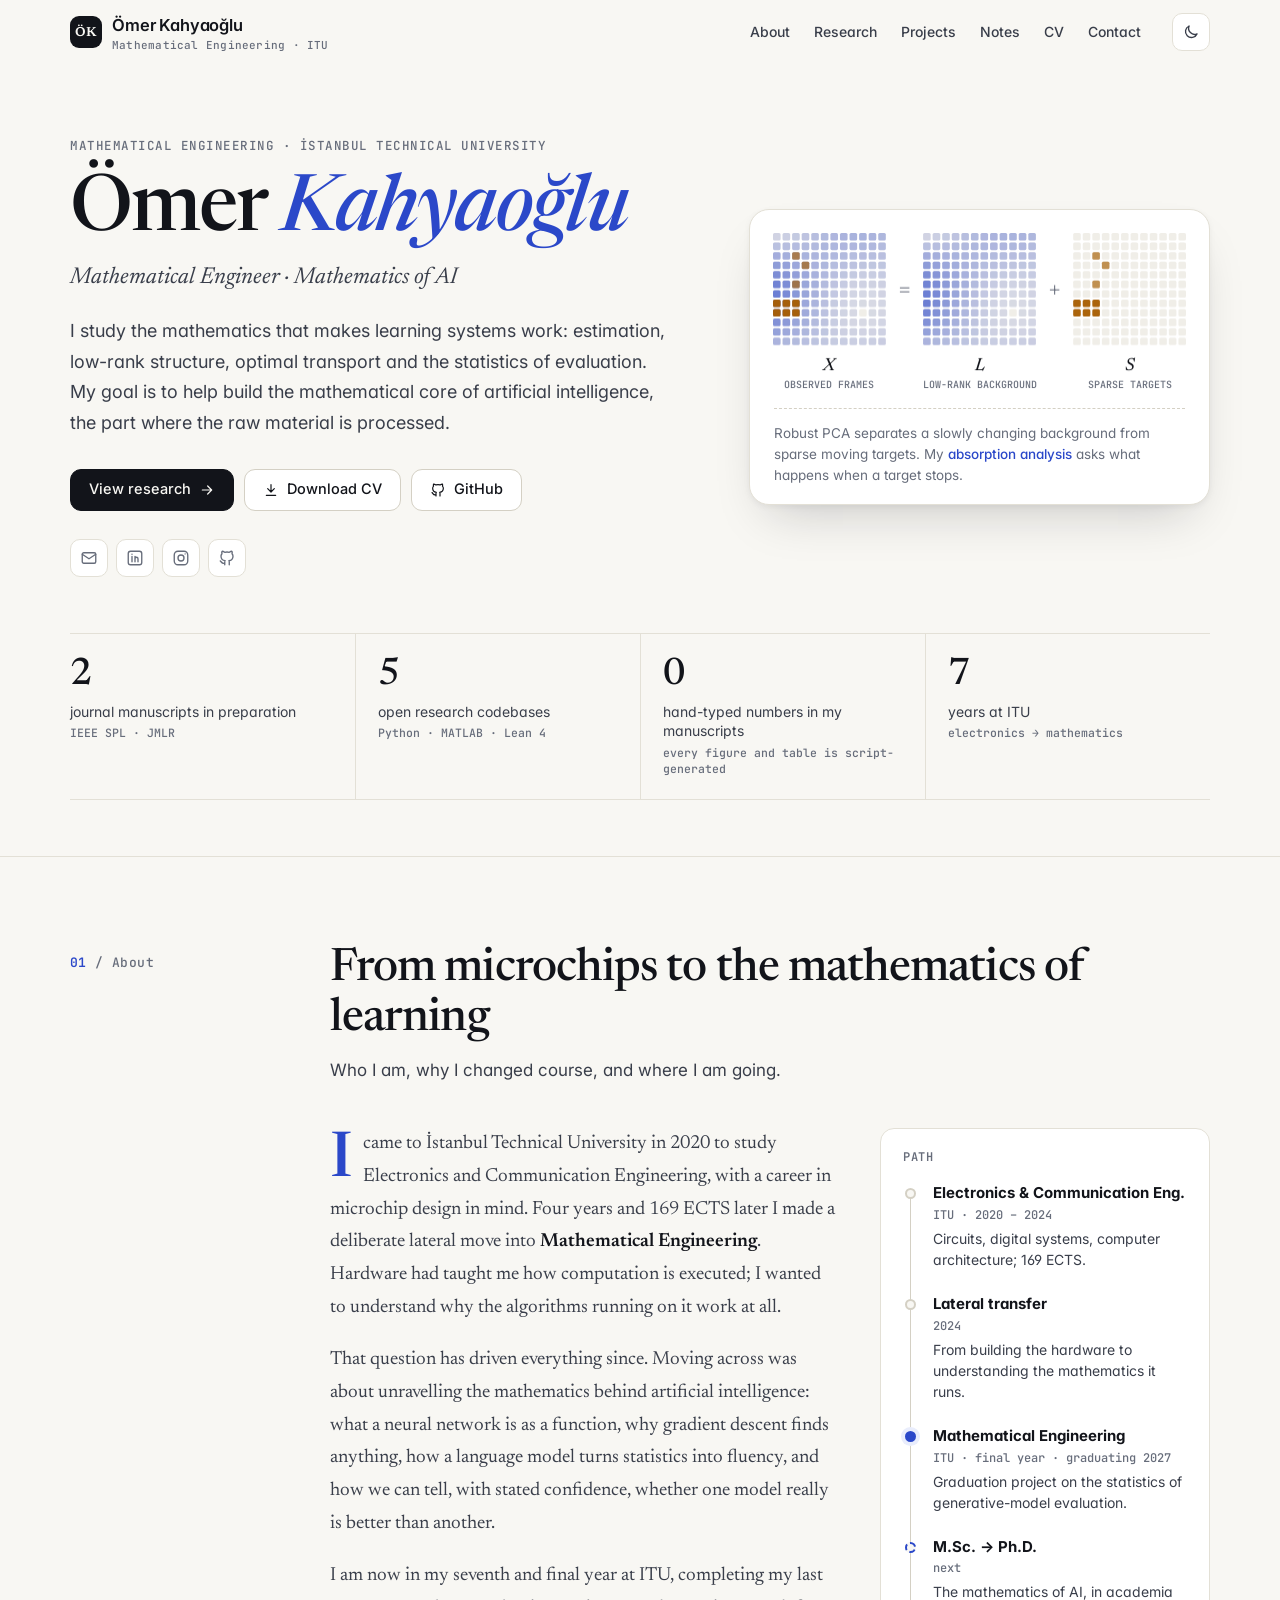
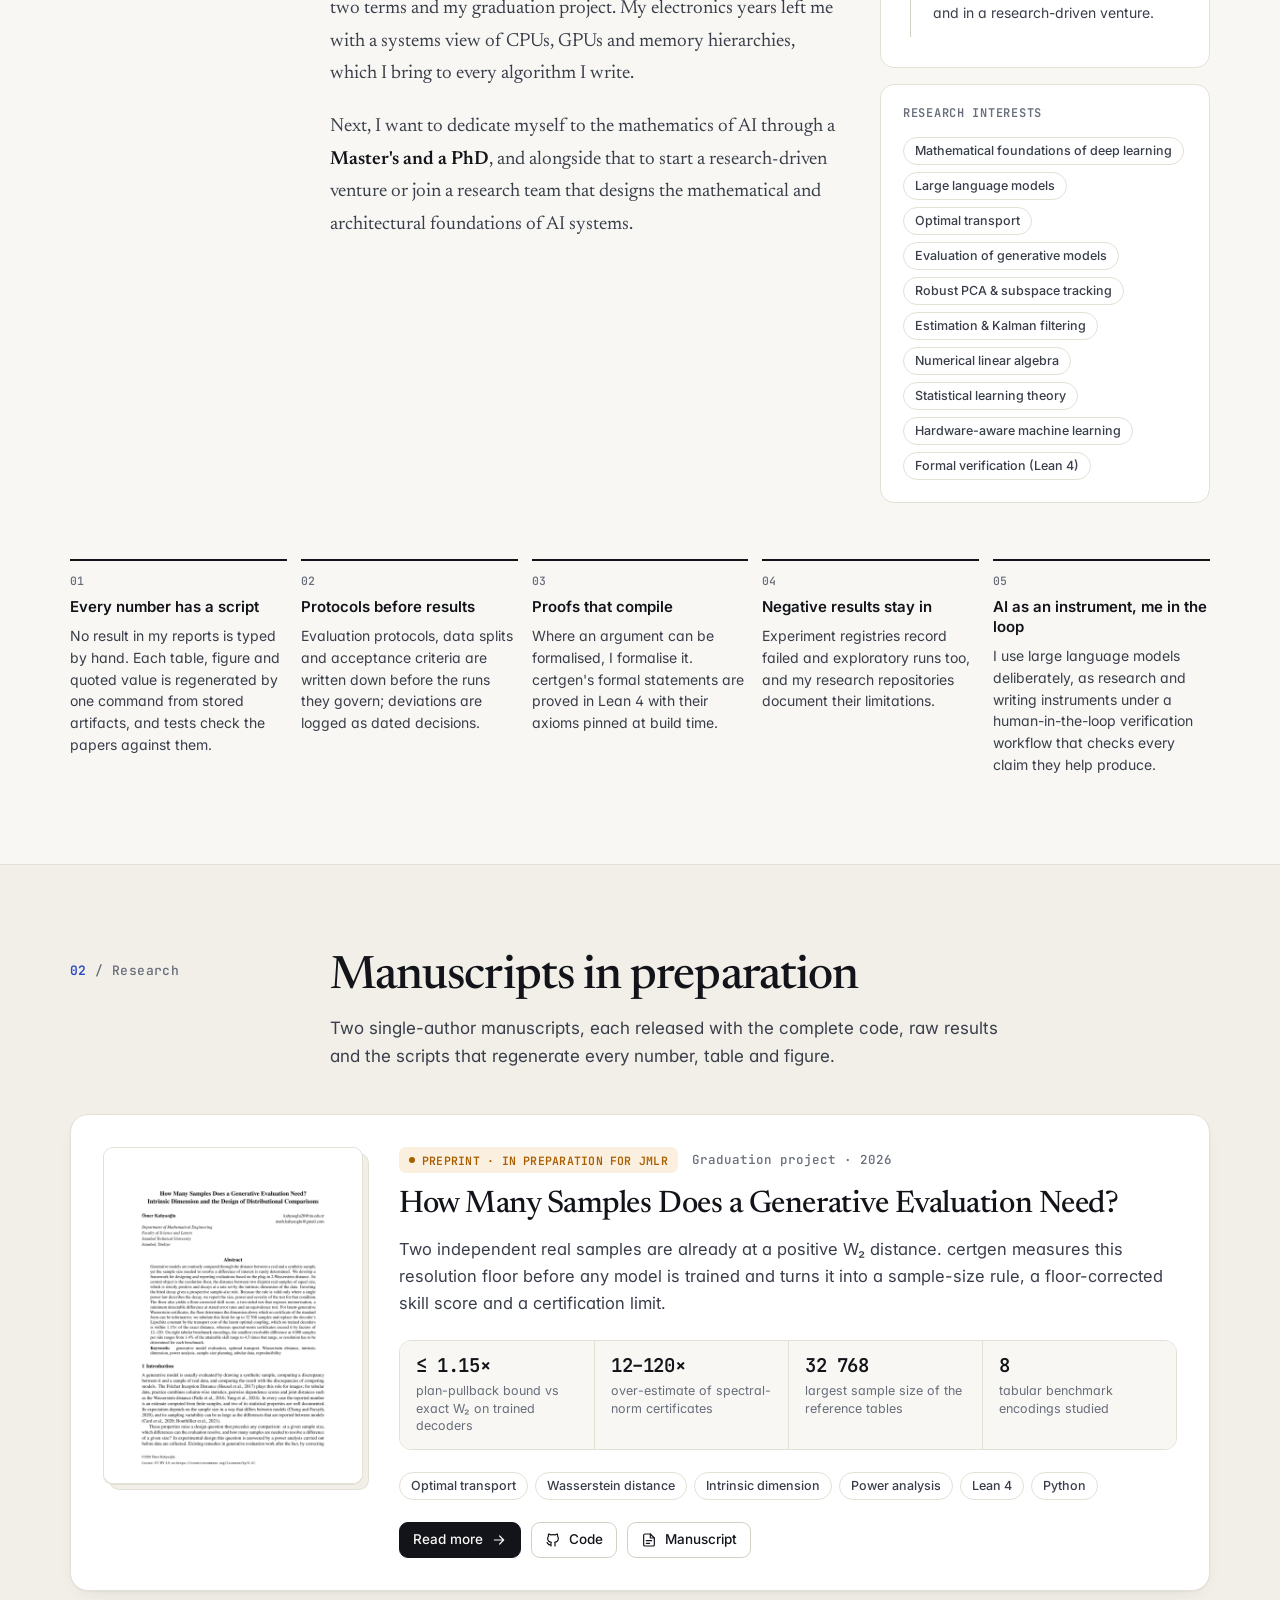
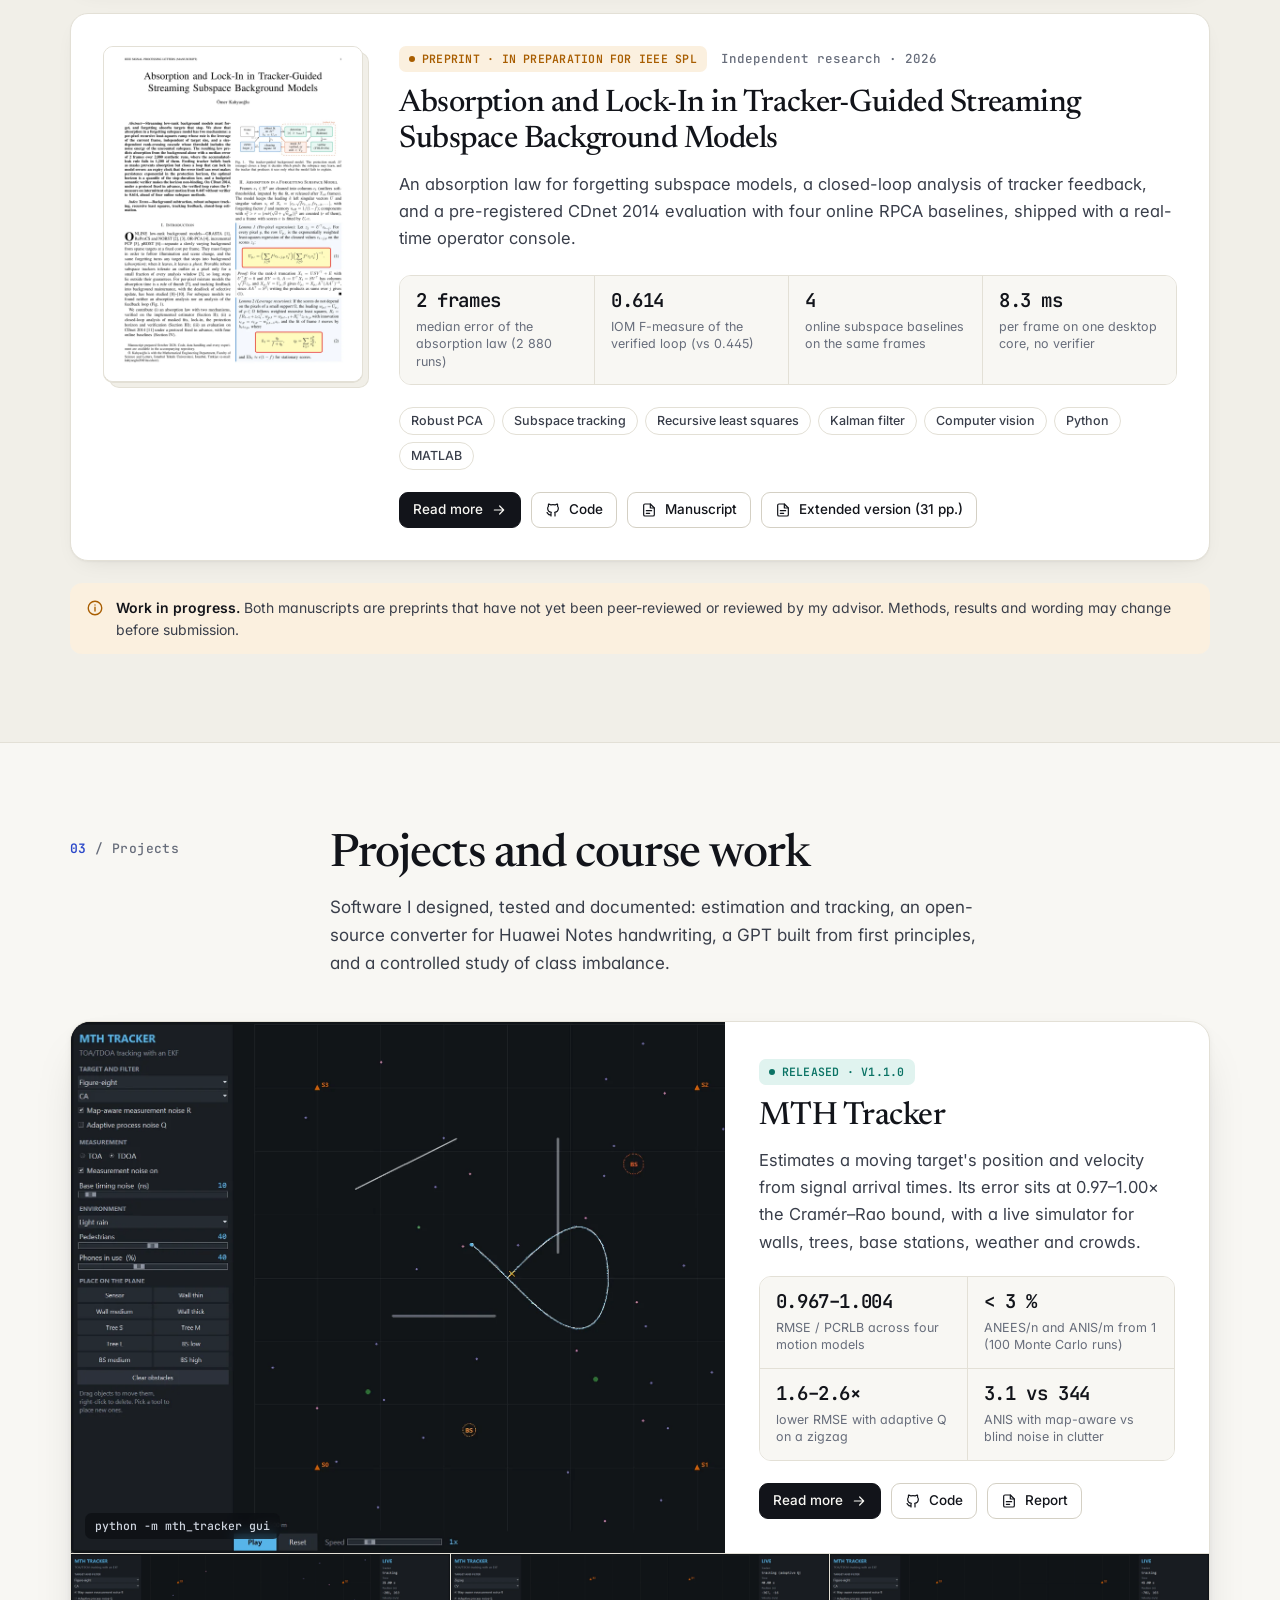
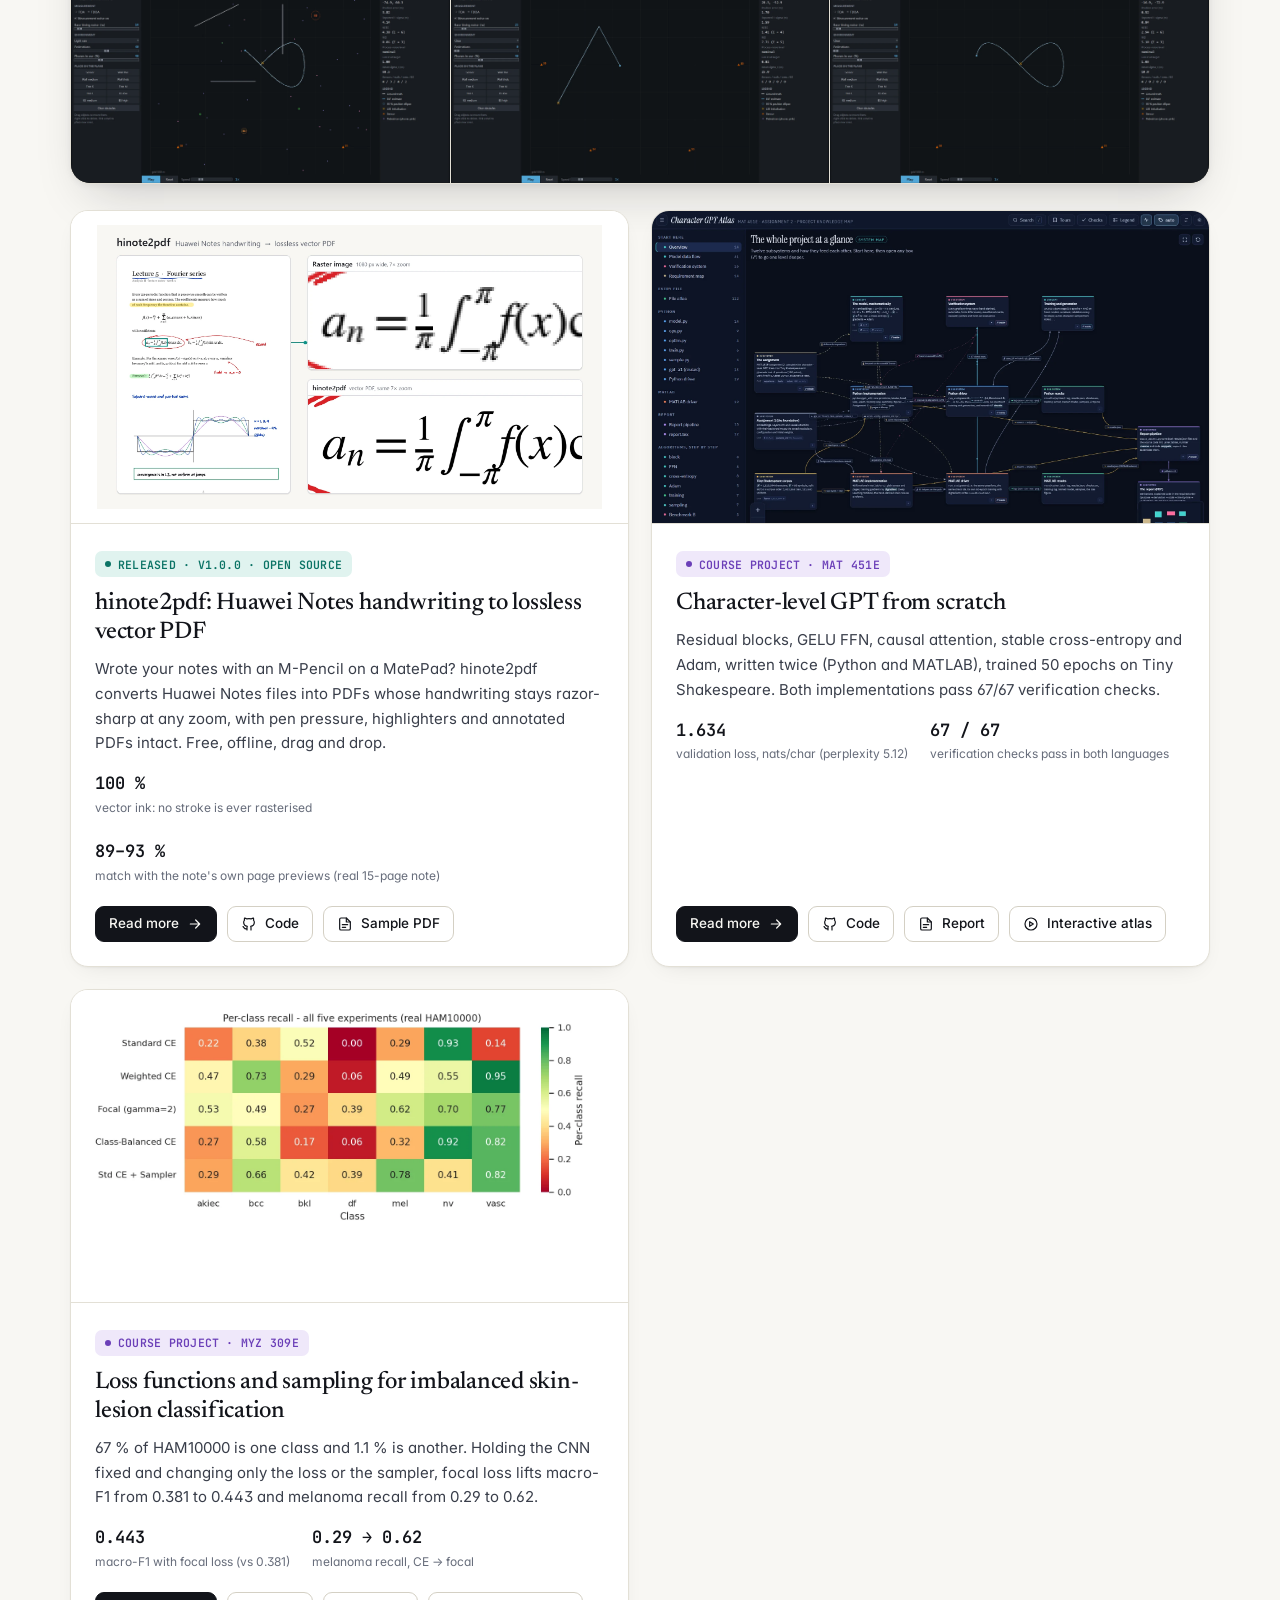
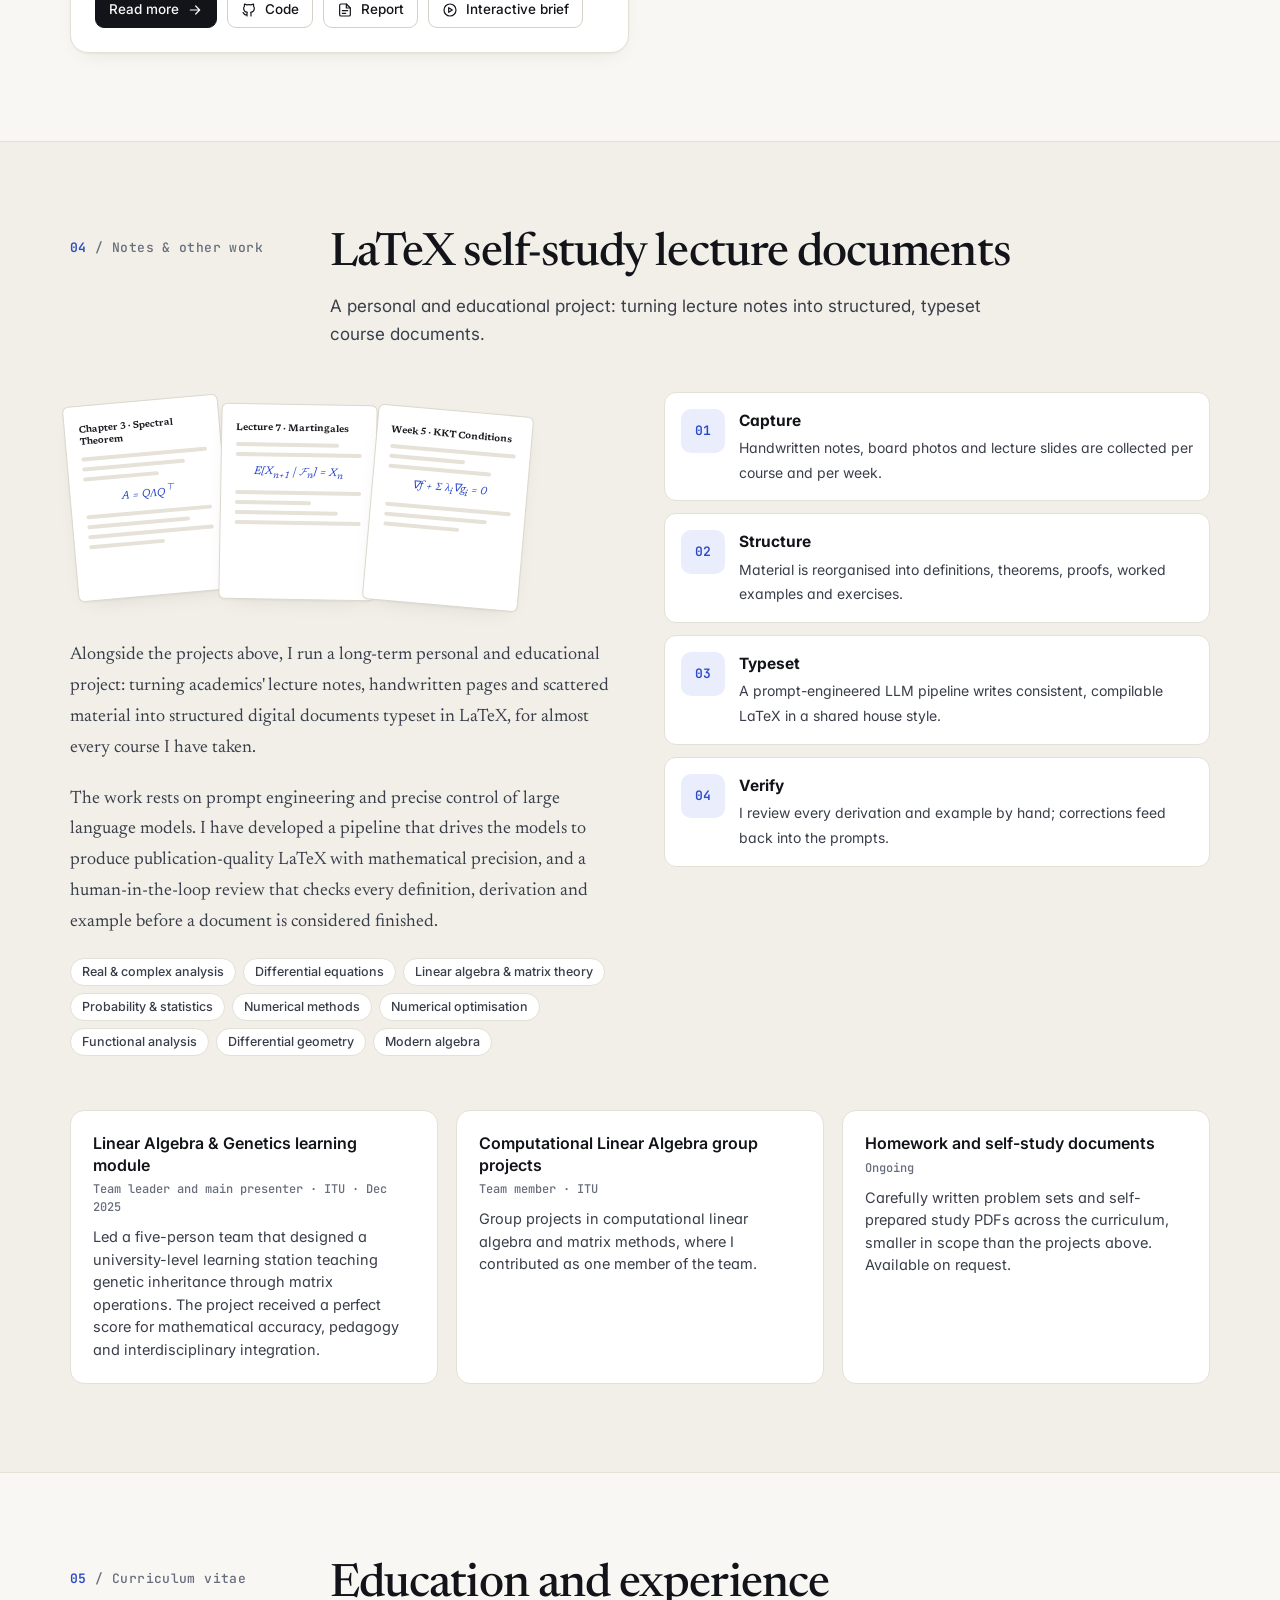
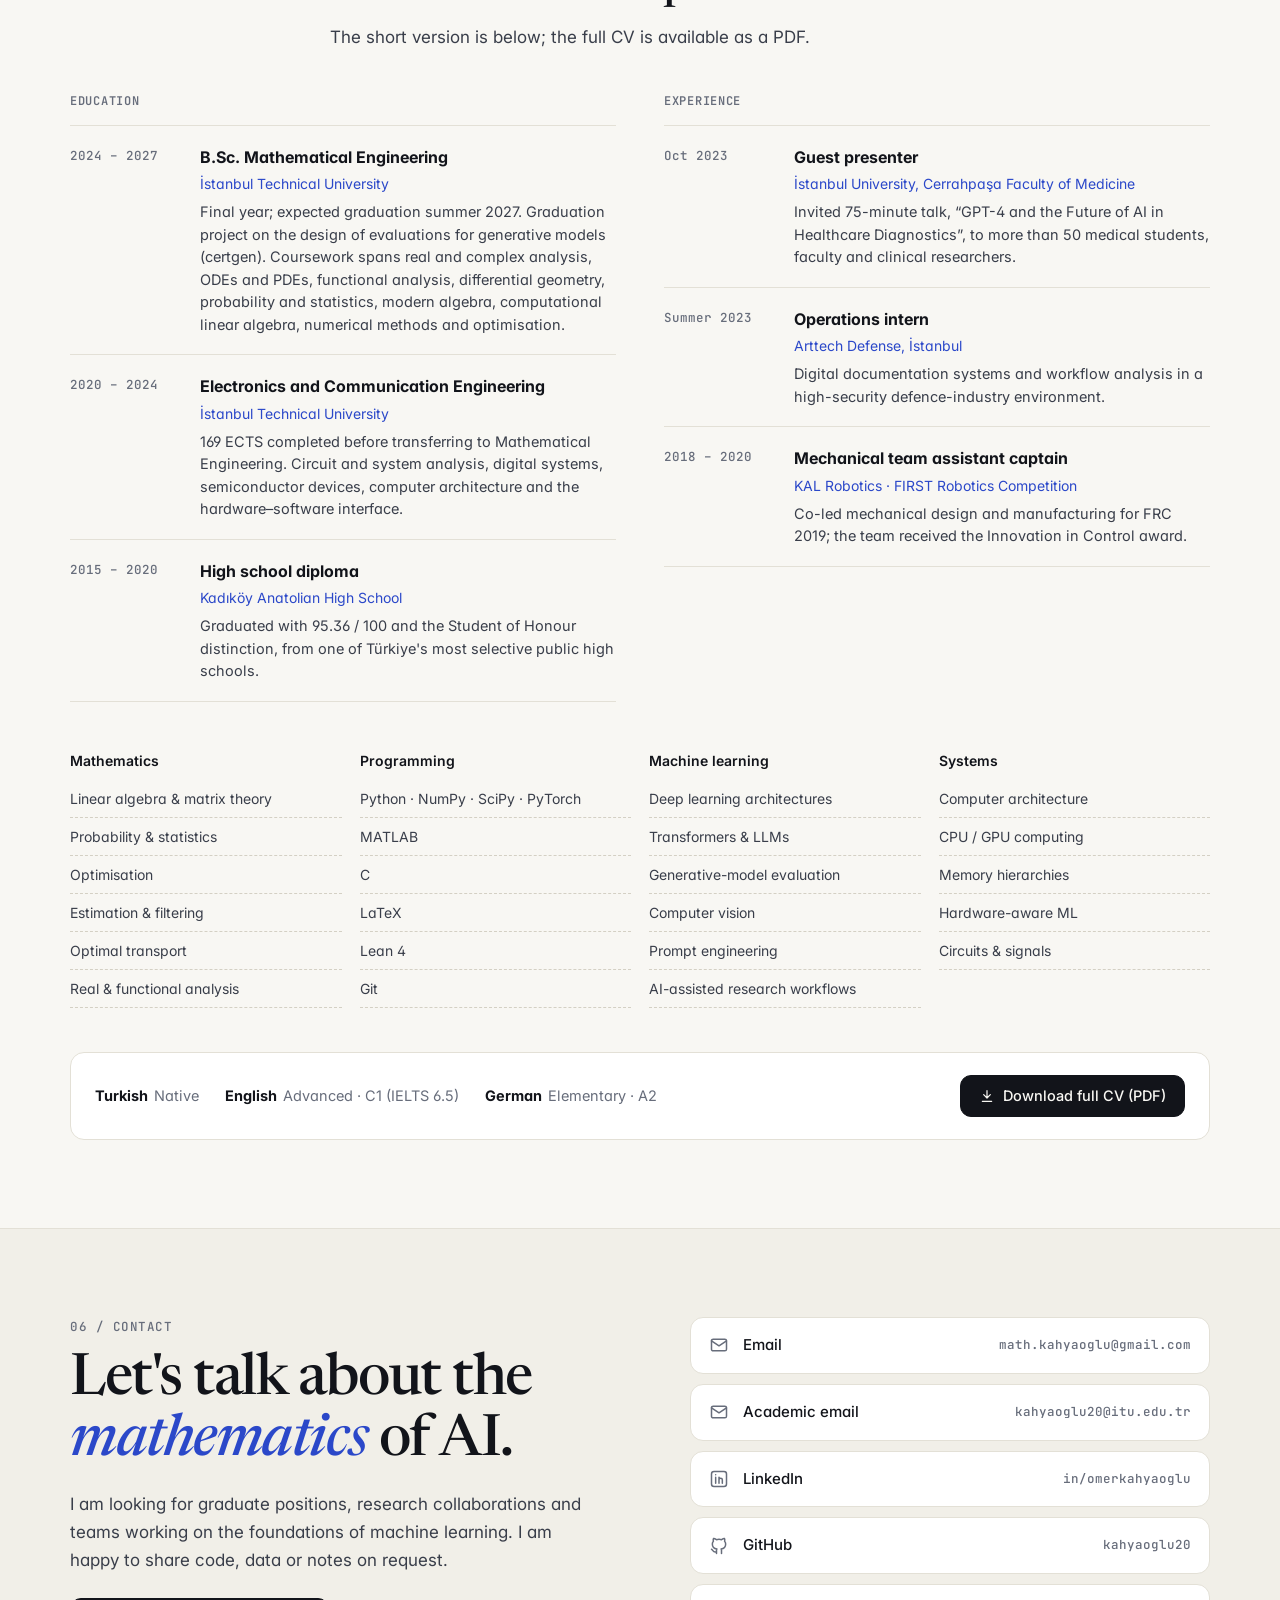
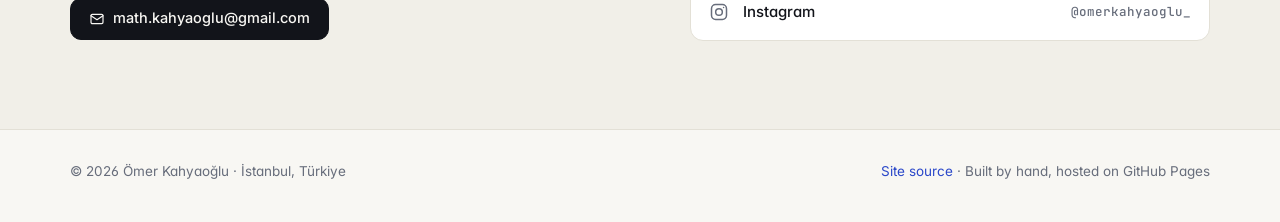
==== commit 0090065f: "Add hinote2pdf project page A card on the home page, a project page with sample output and a hosted " ====
--- a/index.html
+++ b/index.html
@@ -129,7 +129,7 @@
       <div class="section-head">
         <div class="num"><b>03</b> / Projects</div>
         <div><h2>Projects and course work</h2>
-        <p>Software I designed, tested and documented: estimation and tracking, a GPT built from first principles, and a controlled study of class imbalance.</p></div>
+        <p>Software I designed, tested and documented: estimation and tracking, an open-source converter for Huawei Notes handwriting, a GPT built from first principles, and a controlled study of class imbalance.</p></div>
       </div>
       
       <article class="featured reveal" id="mth-tracker">
@@ -144,6 +144,16 @@
         <div class="strip"><button type="button" data-zoom="assets/img/mth-tracker/gui_urban.webp" data-caption="Urban clutter: walls, trees, two base stations, 40 pedestrians and light rain. The map-aware filter stays consistent." aria-label="Enlarge: Urban clutter: walls, trees, two base stations, 40 pedestrians and light rain. The map-aware filter stays consistent."><img src="assets/img/mth-tracker/gui_urban.webp" alt="Urban clutter: walls, trees, two base stations, 40 pedestrians and light rain. The map-aware filter stays consistent." loading="lazy"></button><button type="button" data-zoom="assets/img/mth-tracker/gui_zigzag.webp" data-caption="A six-sensor ring tracking an abrupt zigzag with a CV model and NIS-gated adaptive process noise." aria-label="Enlarge: A six-sensor ring tracking an abrupt zigzag with a CV model and NIS-gated adaptive process noise."><img src="assets/img/mth-tracker/gui_zigzag.webp" alt="A six-sensor ring tracking an abrupt zigzag with a CV model and NIS-gated adaptive process noise." loading="lazy"></button><button type="button" data-zoom="assets/img/mth-tracker/gui_default.webp" data-caption="The default scene: figure-eight target, four sensors, live NEES, NIS and GDOP." aria-label="Enlarge: The default scene: figure-eight target, four sensors, live NEES, NIS and GDOP."><img src="assets/img/mth-tracker/gui_default.webp" alt="The default scene: figure-eight target, four sensors, live NEES, NIS and GDOP." loading="lazy"></button></div>
       </article>
       <div class="cards">
+      <article class="card reveal" id="hinote2pdf">
+        <a class="cover contain" href="projects/hinote2pdf/"><img src="assets/img/hinote2pdf/cover.webp" alt="hinote2pdf" loading="lazy"></a>
+        <div class="body">
+          <div class="meta"><span class="badge released">Released · v1.0.0 · open source</span></div>
+          <h3><a href="projects/hinote2pdf/">hinote2pdf: Huawei Notes handwriting to lossless vector PDF</a></h3>
+          <p>Wrote your notes with an M-Pencil on a MatePad? hinote2pdf converts Huawei Notes files into PDFs whose handwriting stays razor-sharp at any zoom, with pen pressure, highlighters and annotated PDFs intact. Free, offline, drag and drop.</p>
+          <div class="kpis"><div><b>100 %</b><span>vector ink: no stroke is ever rasterised</span></div><div><b>89–93 %</b><span>match with the note&#x27;s own page previews (real 15-page note)</span></div></div>
+          <div class="btn-row"><a class="btn primary sm" href="projects/hinote2pdf/">Read more <svg viewBox="0 0 24 24" fill="none" stroke="currentColor" stroke-width="1.8" stroke-linecap="round" stroke-linejoin="round" aria-hidden="true"><path d="M5 12h14M13 6l6 6-6 6"/></svg></a><a class="btn sm" href="https://github.com/kahyaoglu20/hinote2pdf"><svg viewBox="0 0 24 24" fill="none" stroke="currentColor" stroke-width="1.8" stroke-linecap="round" stroke-linejoin="round" aria-hidden="true"><path d="M9 19c-4.3 1.4-4.3-2.5-6-3m12 5v-3.5c0-1 .1-1.4-.5-2 2.8-.3 5.5-1.4 5.5-6a4.6 4.6 0 0 0-1.3-3.2 4.2 4.2 0 0 0-.1-3.2s-1.1-.3-3.5 1.3a12.3 12.3 0 0 0-6.2 0C6.5 2.8 5.4 3.1 5.4 3.1a4.2 4.2 0 0 0-.1 3.2A4.6 4.6 0 0 0 4 9.5c0 4.6 2.7 5.7 5.5 6-.6.6-.6 1.2-.5 2V21"/></svg> Code</a><a class="btn sm" href="assets/papers/hinote2pdf-sample.pdf"><svg viewBox="0 0 24 24" fill="none" stroke="currentColor" stroke-width="1.8" stroke-linecap="round" stroke-linejoin="round" aria-hidden="true"><path d="M14 3H6a2 2 0 0 0-2 2v14a2 2 0 0 0 2 2h12a2 2 0 0 0 2-2V9z"/><path d="M14 3v6h6M8 13h8M8 17h5"/></svg> Sample PDF</a></div>
+        </div>
+      </article>
       <article class="card reveal" id="char-gpt">
         <a class="cover" href="projects/char-gpt/"><img src="assets/img/char-gpt/atlas.webp" alt="Character GPT" loading="lazy"></a>
         <div class="body">
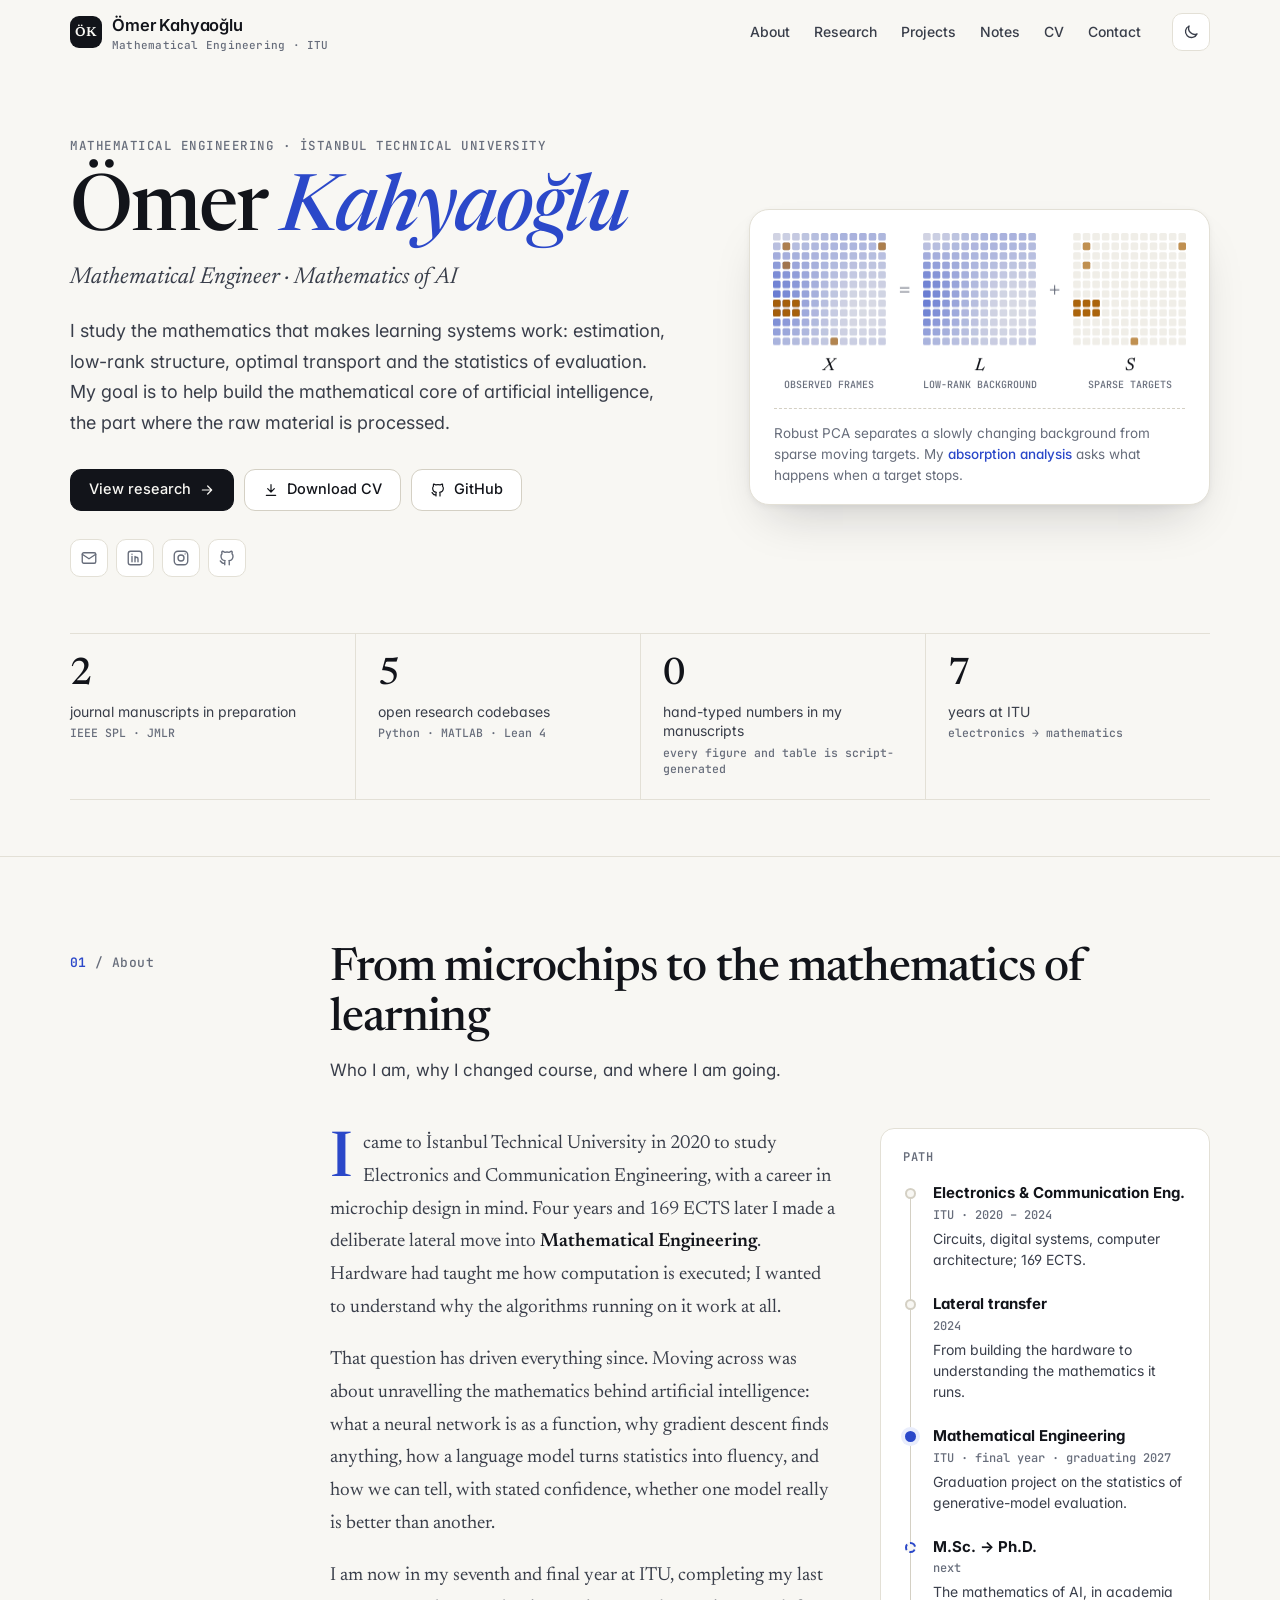
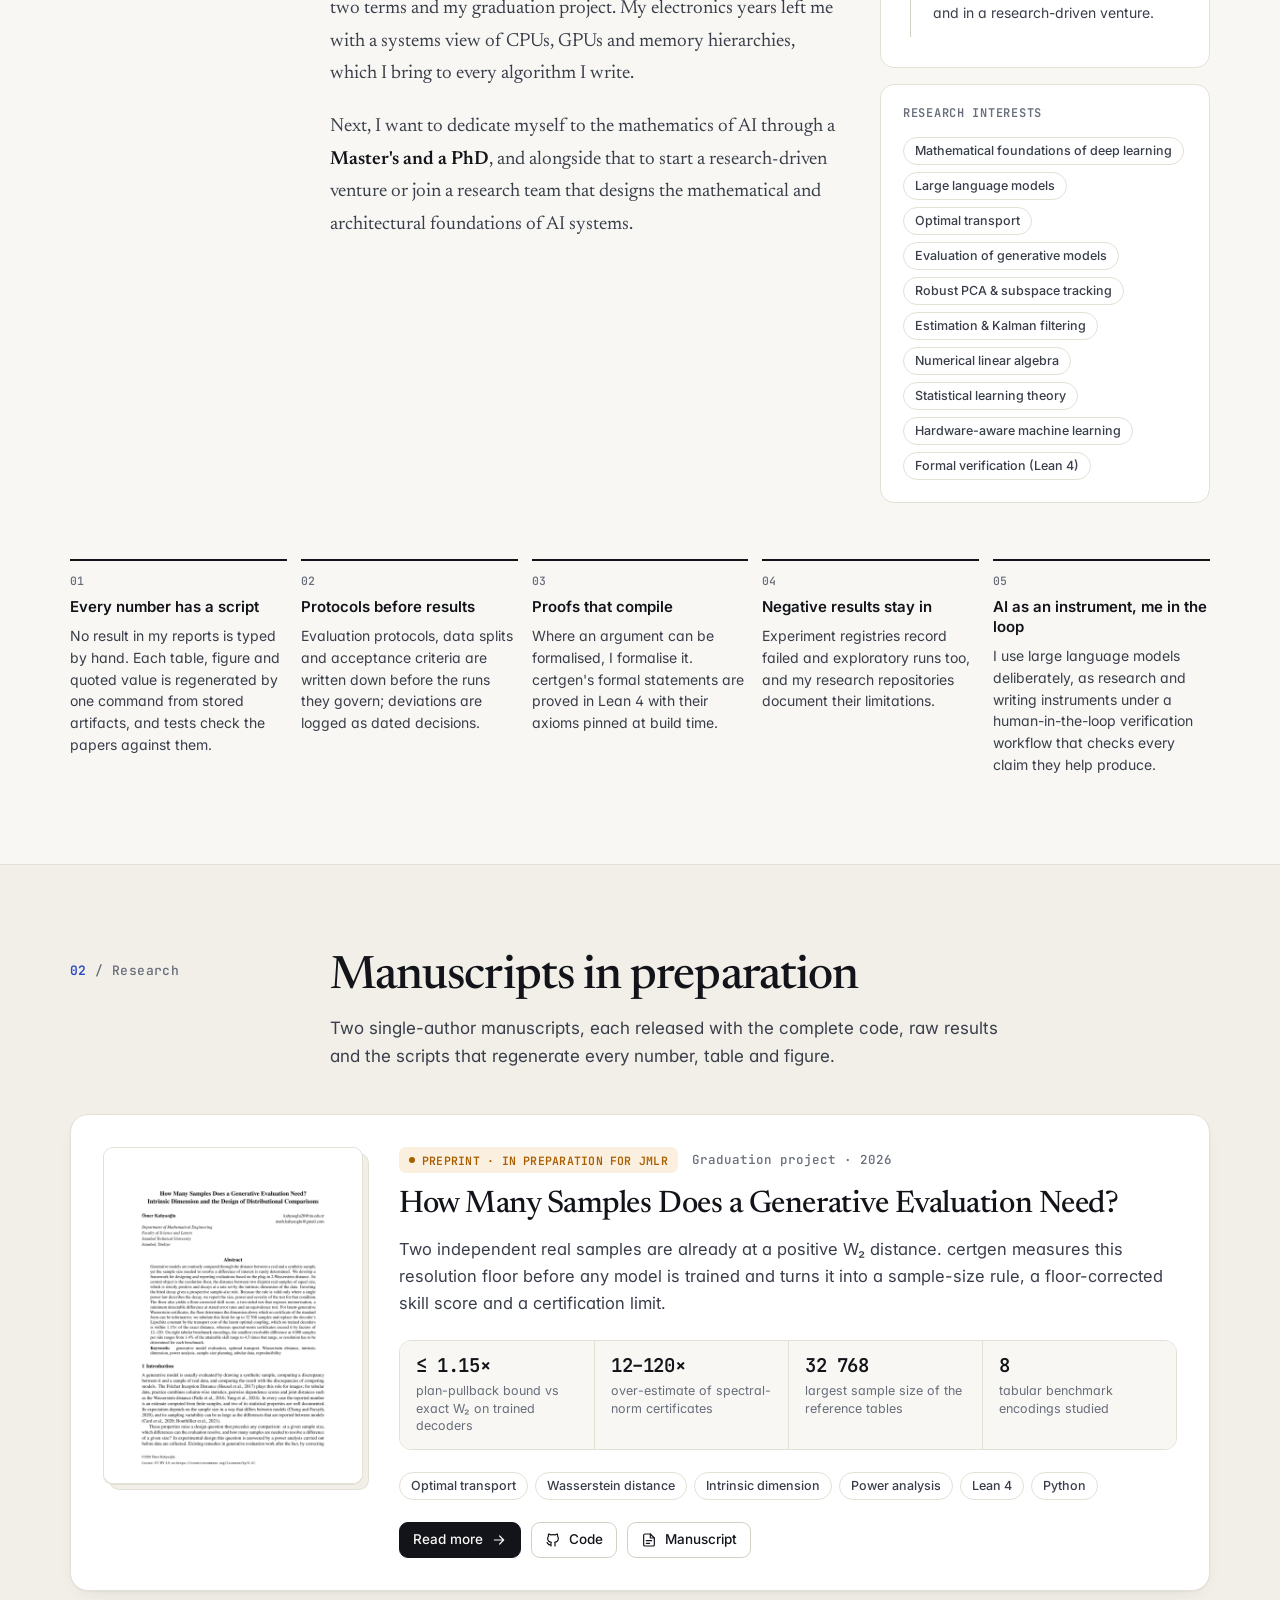
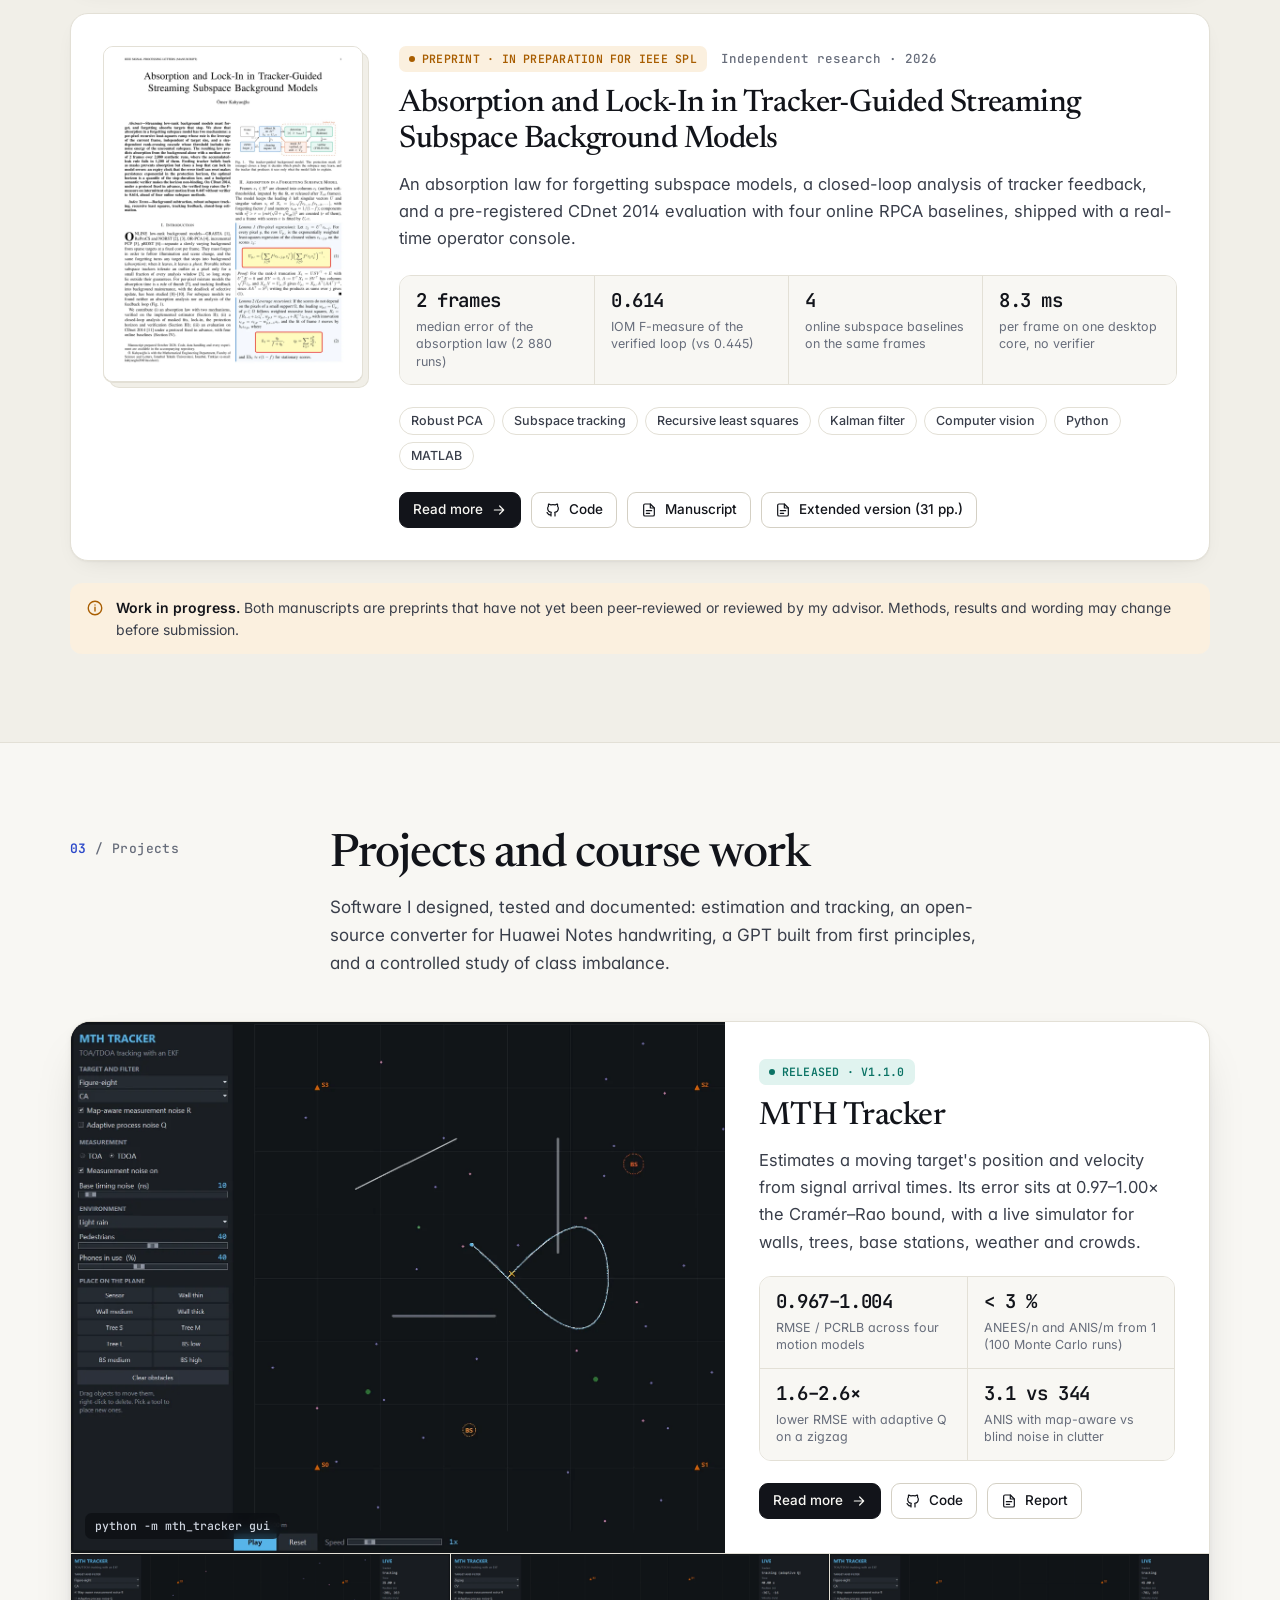
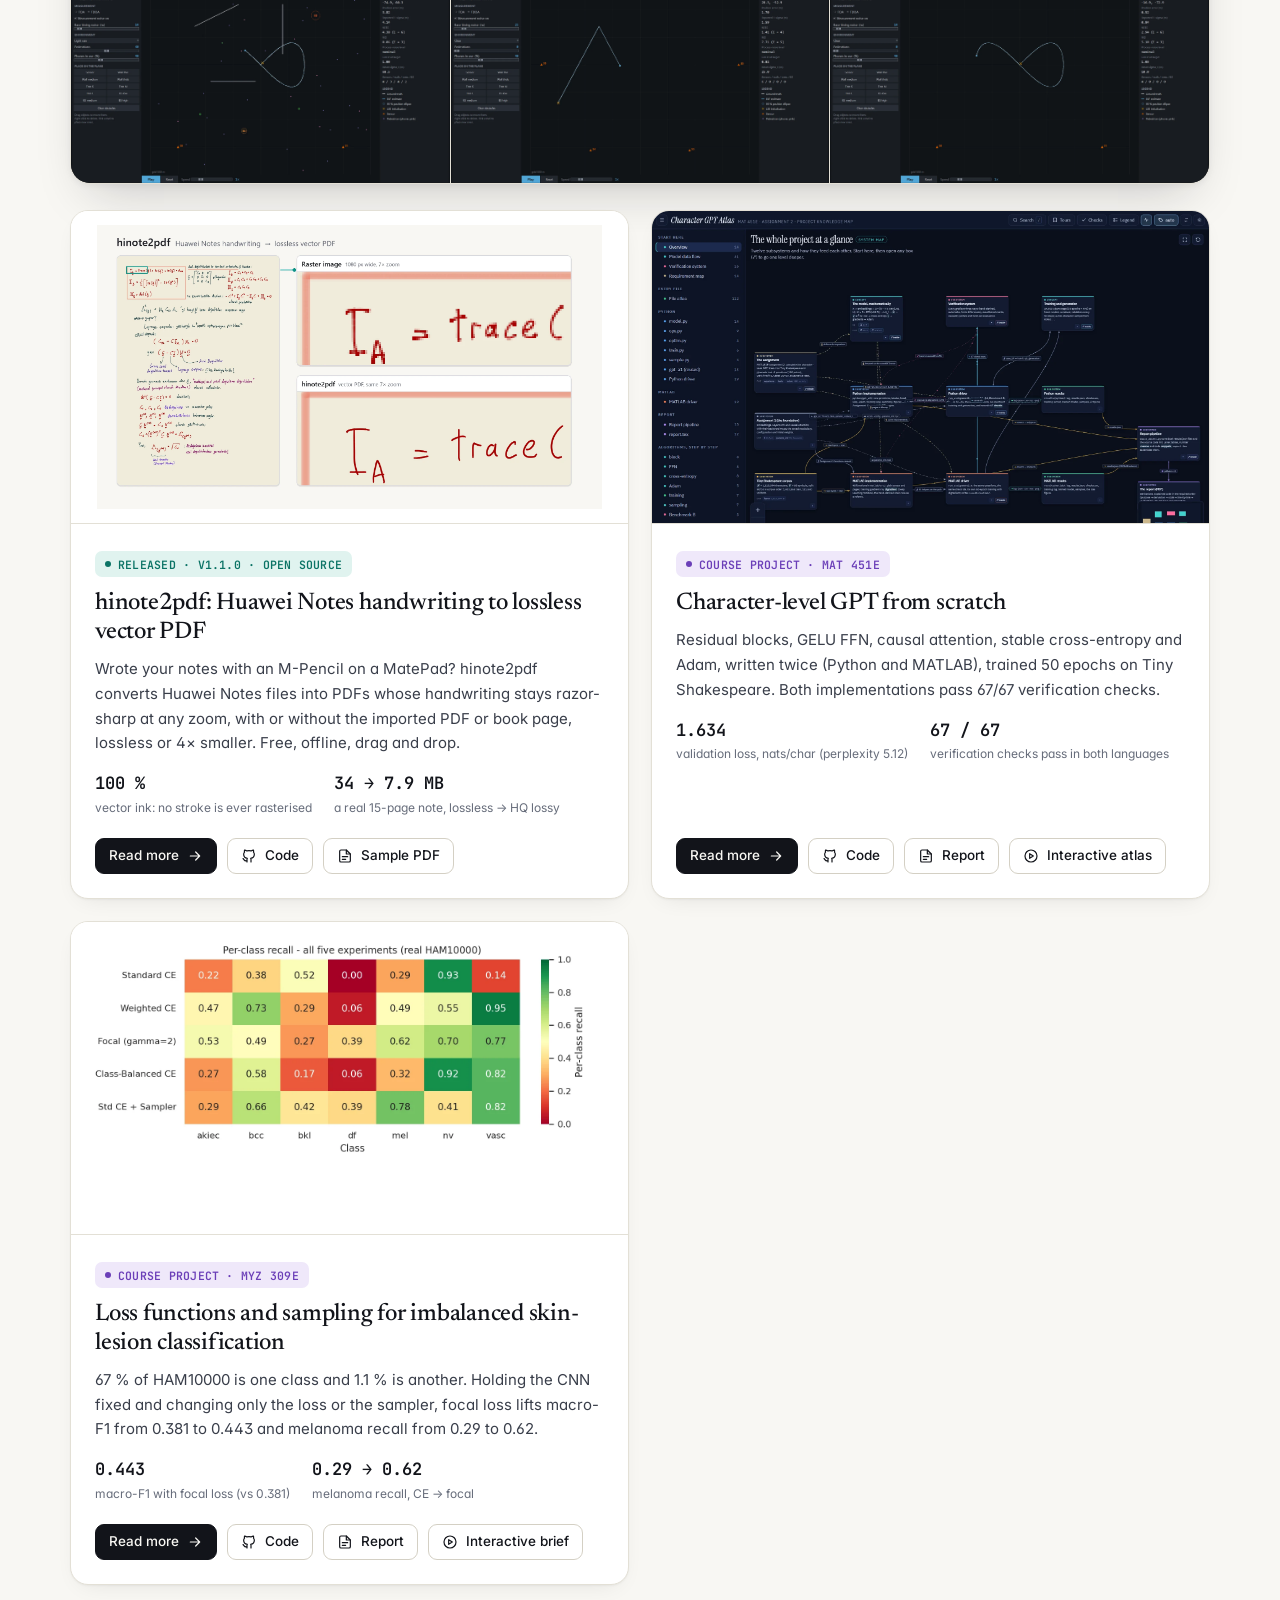
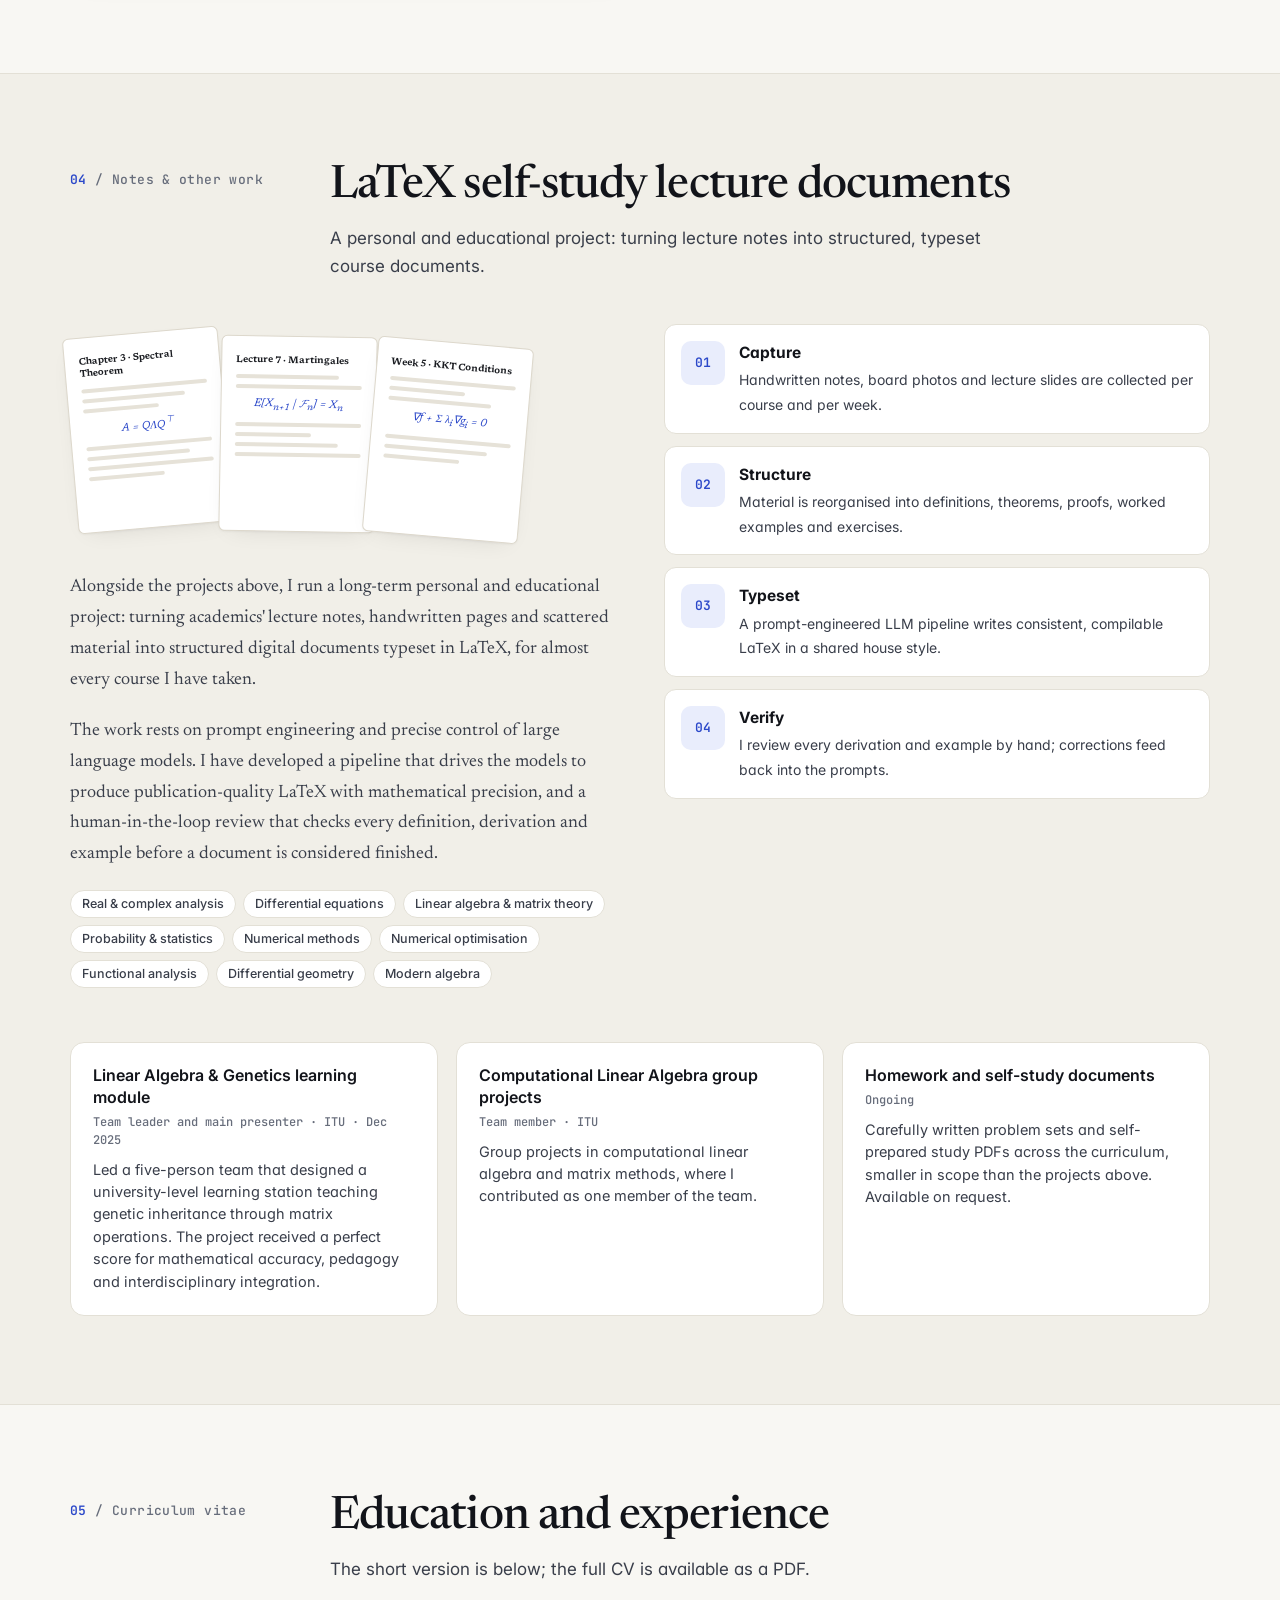
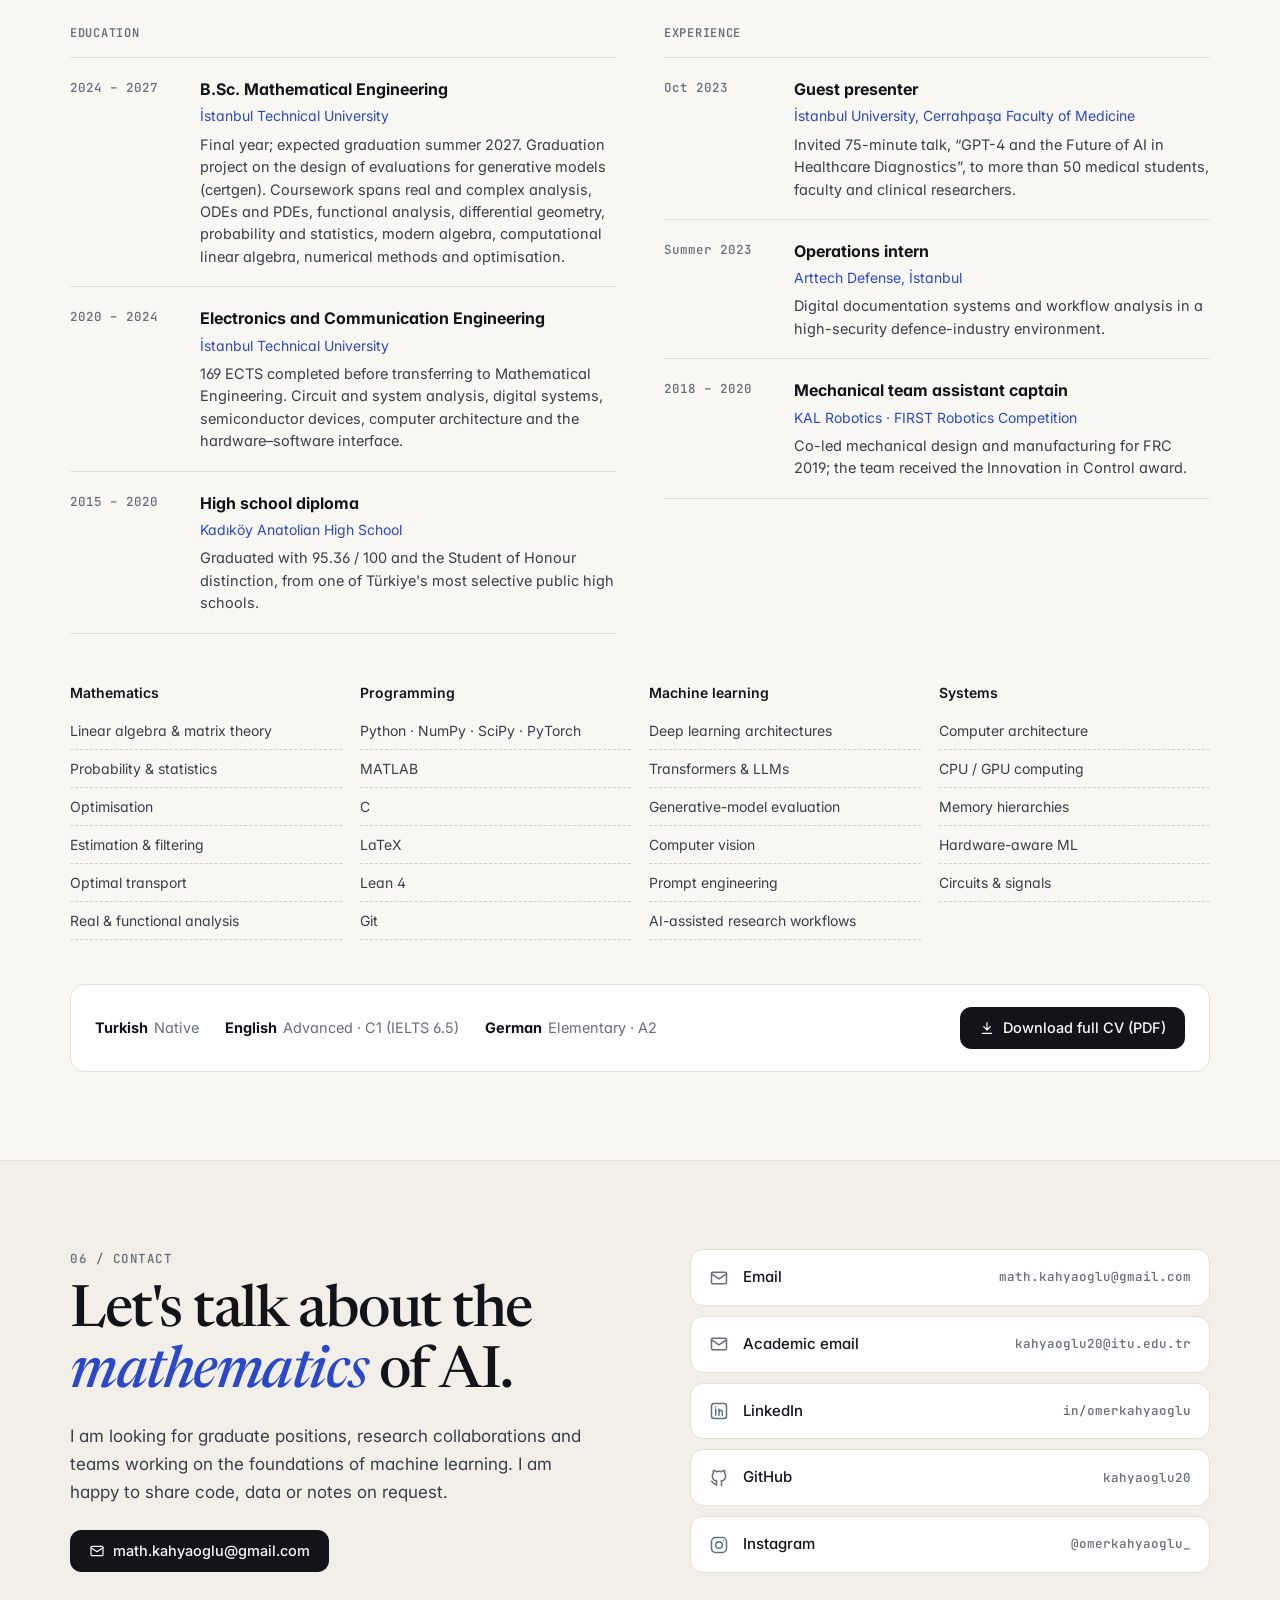
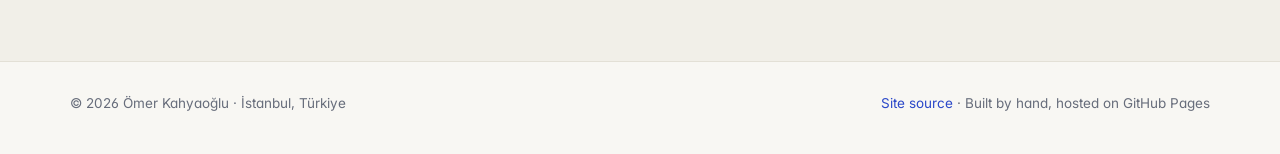
==== commit d98322d7: "hinote2pdf page: real notes, background choice, HQ lossy Hero and gallery now use real handwritten n" ====
--- a/index.html
+++ b/index.html
@@ -147,10 +147,10 @@
       <article class="card reveal" id="hinote2pdf">
         <a class="cover contain" href="projects/hinote2pdf/"><img src="assets/img/hinote2pdf/cover.webp" alt="hinote2pdf" loading="lazy"></a>
         <div class="body">
-          <div class="meta"><span class="badge released">Released · v1.0.0 · open source</span></div>
+          <div class="meta"><span class="badge released">Released · v1.1.0 · open source</span></div>
           <h3><a href="projects/hinote2pdf/">hinote2pdf: Huawei Notes handwriting to lossless vector PDF</a></h3>
-          <p>Wrote your notes with an M-Pencil on a MatePad? hinote2pdf converts Huawei Notes files into PDFs whose handwriting stays razor-sharp at any zoom, with pen pressure, highlighters and annotated PDFs intact. Free, offline, drag and drop.</p>
-          <div class="kpis"><div><b>100 %</b><span>vector ink: no stroke is ever rasterised</span></div><div><b>89–93 %</b><span>match with the note&#x27;s own page previews (real 15-page note)</span></div></div>
+          <p>Wrote your notes with an M-Pencil on a MatePad? hinote2pdf converts Huawei Notes files into PDFs whose handwriting stays razor-sharp at any zoom, with or without the imported PDF or book page, lossless or 4× smaller. Free, offline, drag and drop.</p>
+          <div class="kpis"><div><b>100 %</b><span>vector ink: no stroke is ever rasterised</span></div><div><b>34 → 7.9 MB</b><span>a real 15-page note, lossless → HQ lossy</span></div></div>
           <div class="btn-row"><a class="btn primary sm" href="projects/hinote2pdf/">Read more <svg viewBox="0 0 24 24" fill="none" stroke="currentColor" stroke-width="1.8" stroke-linecap="round" stroke-linejoin="round" aria-hidden="true"><path d="M5 12h14M13 6l6 6-6 6"/></svg></a><a class="btn sm" href="https://github.com/kahyaoglu20/hinote2pdf"><svg viewBox="0 0 24 24" fill="none" stroke="currentColor" stroke-width="1.8" stroke-linecap="round" stroke-linejoin="round" aria-hidden="true"><path d="M9 19c-4.3 1.4-4.3-2.5-6-3m12 5v-3.5c0-1 .1-1.4-.5-2 2.8-.3 5.5-1.4 5.5-6a4.6 4.6 0 0 0-1.3-3.2 4.2 4.2 0 0 0-.1-3.2s-1.1-.3-3.5 1.3a12.3 12.3 0 0 0-6.2 0C6.5 2.8 5.4 3.1 5.4 3.1a4.2 4.2 0 0 0-.1 3.2A4.6 4.6 0 0 0 4 9.5c0 4.6 2.7 5.7 5.5 6-.6.6-.6 1.2-.5 2V21"/></svg> Code</a><a class="btn sm" href="assets/papers/hinote2pdf-sample.pdf"><svg viewBox="0 0 24 24" fill="none" stroke="currentColor" stroke-width="1.8" stroke-linecap="round" stroke-linejoin="round" aria-hidden="true"><path d="M14 3H6a2 2 0 0 0-2 2v14a2 2 0 0 0 2 2h12a2 2 0 0 0 2-2V9z"/><path d="M14 3v6h6M8 13h8M8 17h5"/></svg> Sample PDF</a></div>
         </div>
       </article>
